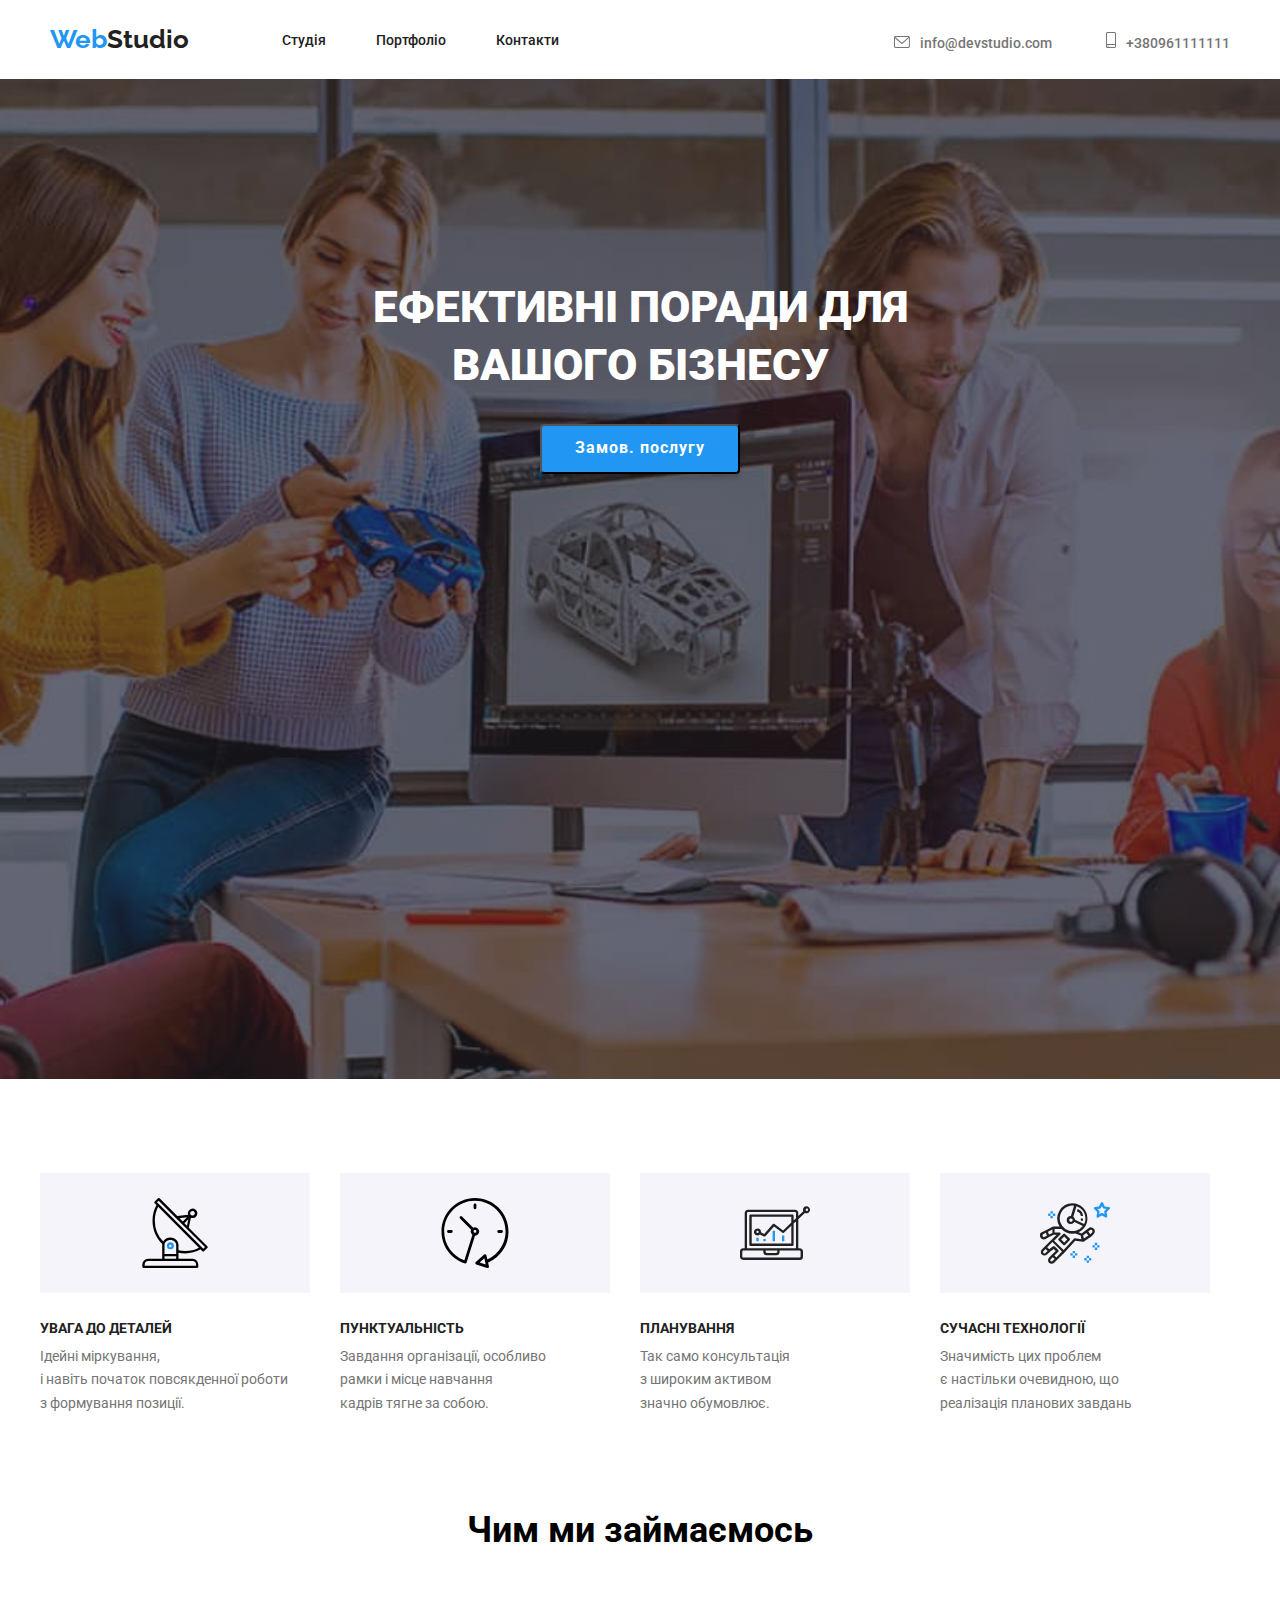
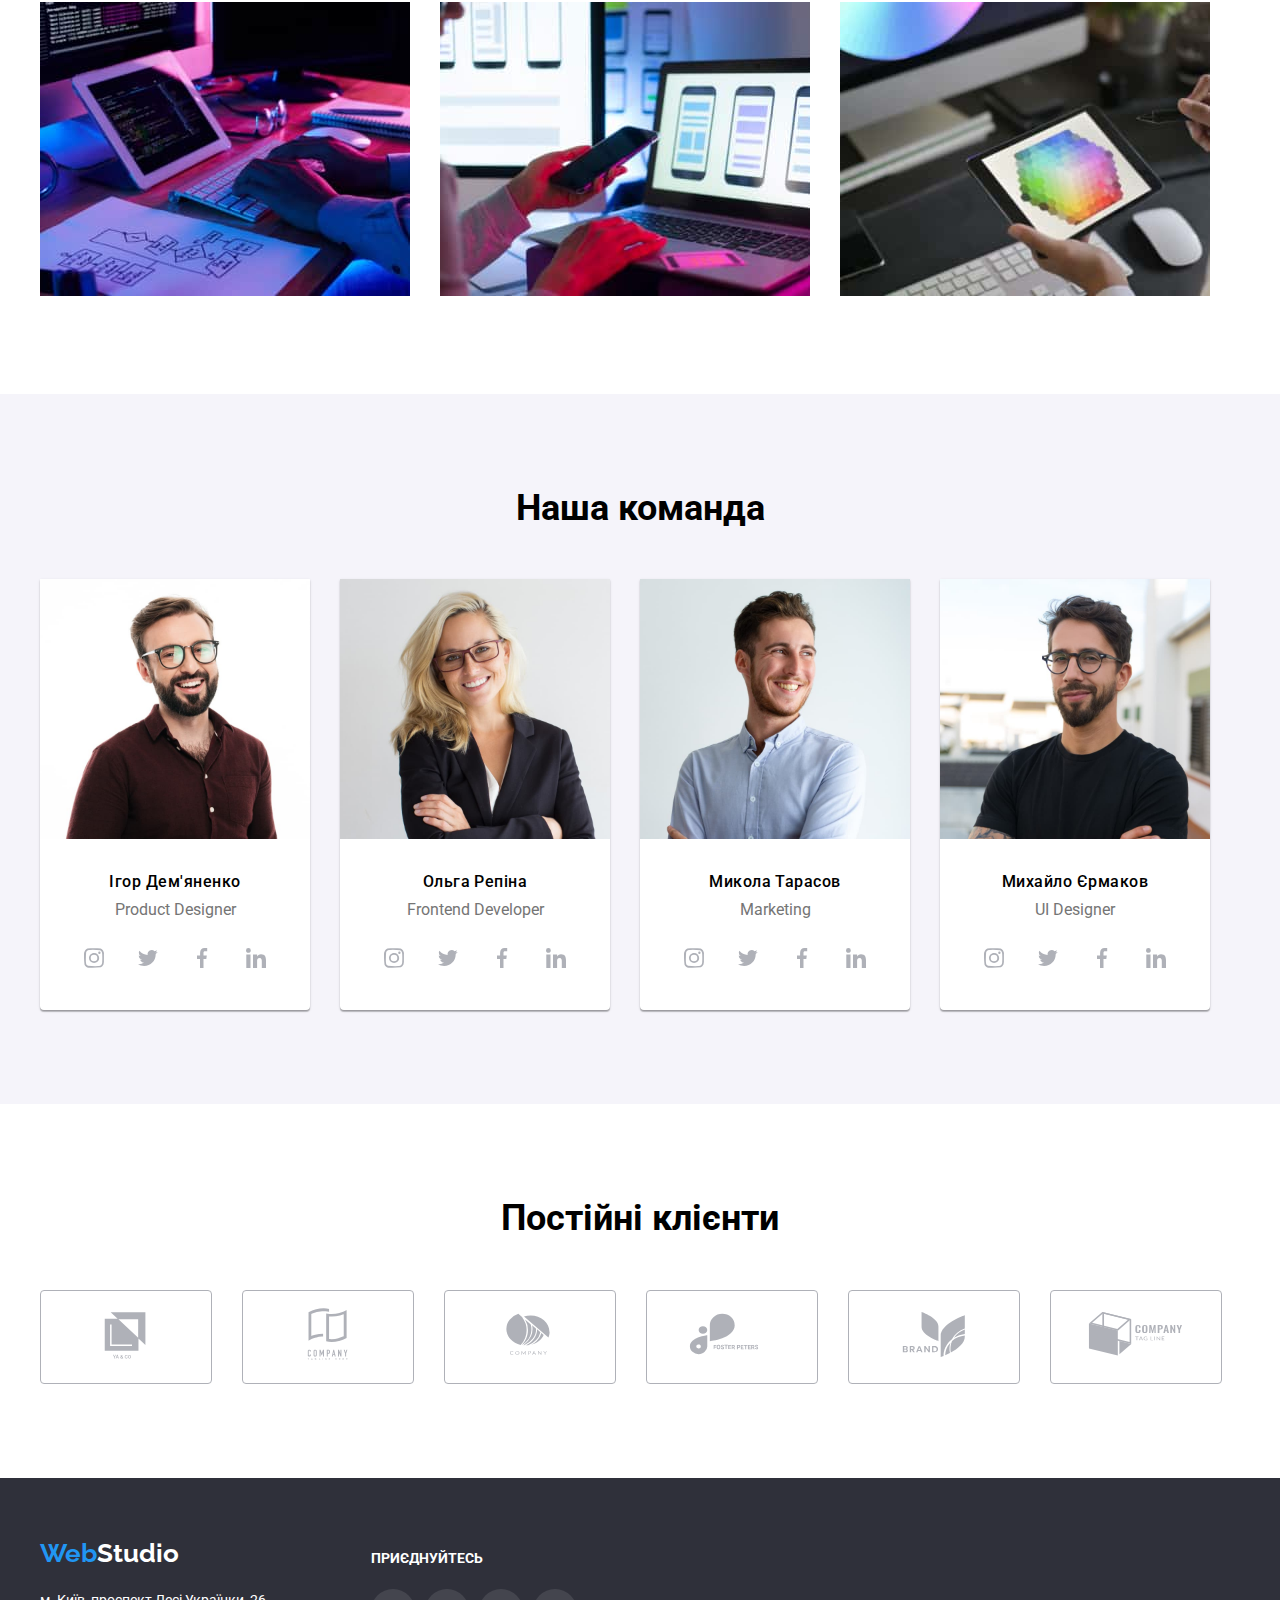
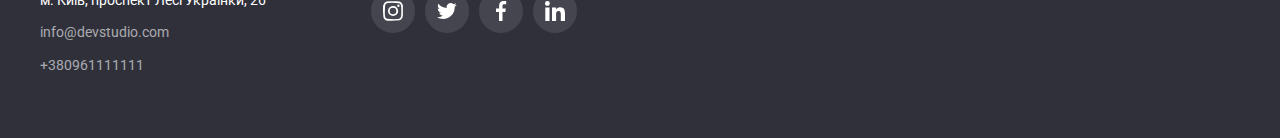
==== index.html @ 0c9c0795 "HW 5" ====
<!DOCTYPE html>
<html lang="uk">
<head>
    <meta charset="UTF-8">
    <meta http-equiv="X-UA-Compatible" content="IE=edge">
    <meta name="viewport" content="width=device-width, initial-scale=1.0">
    <title>Ефективні поради для вашого бізнесу</title>

    <link rel="preconnect" href="https://fonts.googleapis.com">
    <link rel="preconnect" href="https://fonts.gstatic.com" crossorigin>
    <link href="https://fonts.googleapis.com/css2?family=Raleway:wght@700&family=Roboto:wght@400;500;700;900&display=swap" rel="stylesheet">

    <link rel="stylesheet" href="https://cdnjs.cloudflare.com/ajax/libs/modern-normalize/1.1.0/modern-normalize.min.css" integrity="sha512-wpPYUAdjBVSE4KJnH1VR1HeZfpl1ub8YT/NKx4PuQ5NmX2tKuGu6U/JRp5y+Y8XG2tV+wKQpNHVUX03MfMFn9Q==" crossorigin="anonymous" referrerpolicy="no-referrer" />
    <link rel="stylesheet" href="./css/styles.css">

</head>
<body>
    <header >
    <section>
        <div class="hero">
    <nav>
        <a href="/" class="studio"><span class="web">Web</span>Studio</a>
        <ul class="navigation">
            <li>
                <a class="stud" href="./index.html">Студія</a>
            </li>
            <li>
                <a class="port" href="./portfolio.html">Портфоліо</a>
            </li>
            <li>
                <a class="cont" href="url">Контакти</a>
            </li>
        </ul>
    </nav>
        <a href="mailto:info@devstudio.com" class="mail"> 
        <svg class="mail_icon">
            <use href="./images/icons.svg#envelope"></use>
        </svg>info@devstudio.com</a>
        <a href="tel:+380961111111" class="tel">
            <svg class="tel_icon">
                <use href="./images/icons.svg#smartphone-1"></use>
            </svg>+380961111111</a>
    </div>
    </section>
    </header>
    <main>
        <section class="button-use">
            <div class="container">
                <h1 class="title">ЕФЕКТИВНІ ПОРАДИ ДЛЯ<br>ВАШОГО БІЗНЕСУ</h1>
                <button class="button" type="button">Замов. послугу</button>
            </div>
        </section>
            <section class="section">
                <div class="container_second">
                <ul>
                    <li> 
                        <div class="title_size"><svg class="title_icon">
                            <use href="./images/icons.svg#antenna-1"></use> </svg></div>
                        <h3 class="title-first">УВАГА ДО ДЕТАЛЕЙ</h3>
                        <p class="text">Ідейні міркування, <br>і навіть початок повсякденної роботи<br> з формування позиції.</p>
                    </li>
                    <li>                        
                        <div class="title_size"><svg class="title_icon">
                            <use href="./images/icons.svg#clock-1"></use></svg></div>
                        <h3 class="title-first">ПУНКТУАЛЬНІСТЬ</h3>
                        <p class="text">Завдання організації, особливо <br>рамки і місце навчання<br> кадрів тягне за собою.</p>
                    </li>
                    <li>    
                        <div class="title_size"><svg class="title_icon">
                            <use href="./images/icons.svg#diagram-1"></use></svg></div>
                            <h3 class="title-first">ПЛАНУВАННЯ</h3>
                        <p class="text">Так само консультація <br>з широким активом<br> значно обумовлює.</p>
                    </li>
                    <li>    
                        <div class="title_size"><svg class="title_icon">
                            <use href="./images/icons.svg#astronaut-1"></use></svg></div>
                        <h3 class="title-first">СУЧАСНІ ТЕХНОЛОГІЇ</h3>
                        <p class="text">Значимість цих проблем <br>є настільки очевидною, що<br>реалізація планових завдань</p>
                    </li>
                </ul>
            </div>
            </section>
        <section class="section">
            <div class="container_second">
            <h2>Чим ми займаємось</h2>
            <ul class="photo">
                <li class="images">
                    <img src="images/programer-desk-office.jpg" 
                    alt="програміст за робочим столом" 
                    width="370">
                </li>
                <li class="images">
                    <img src="images/web-ui-designers-smartphone.jpg" 
                    alt="веб-дизайнери розробляють додаток смартфону" 
                    width="370">
                </li>
                <li class="images">
                    <img src="images/web-design-colour.jpg" 
                    alt="веб-дизайней вибирає колір планшету" 
                    width="370">
                </li>
                </ul>
            </section>
        </div>
        <section class="section">
            <div class="container_second">
            <h2>Наша команда</h2>
            <ul class="name">
                <li>
                    <img src="images/smiling-man.jpg" 
                    alt="щиро усміхнений чоловік в круглих окулярах з бородою" 
                    width="270">
                <div class="about_">
                    <h3 class="title-second_stud">Ігор Дем'яненко</h3>
                    <p class="profession">Product Designer</p>
                </div>
                <div class="social_links">
                <a href="#" alt="instagram" class="ellipse"><svg class="social-insta">
                    <use href="./images/icons.svg#instagram-2"></use></svg>
                </a>
                <a href="#" alt="twitter" class="ellipse"><svg class="social-twitter">
                    <use href="./images/icons.svg#twitter"></use></svg>
                </a>
                <a href="#" alt="facebook" class="ellipse"><svg class="social-facebook">
                    <use href="./images/icons.svg#facebook-1"></use></svg>
                </a>
                <a href="#" alt="linkedin" class="ellipse"><svg class="social-linkedin">
                    <use href="./images/icons.svg#linkedin-1"></use></svg>
                </a>
                </div>
                </li>
                <li>
                    <img src="images/beautiful_girl.jpg"
                    alt="усміхнена блондинка в окулярах" 
                    width="270">
                <div class="about_">
                    <h3 class="title-second_stud">Ольга Репіна</h3>
                    <p class="profession">Frontend Developer</p>
                </div>
                <div class="social_links">
                    <a href="#" alt="instagram" class="ellipse"><svg class="social-insta">
                        <use href="./images/icons.svg#instagram-2"></use></svg>
                    </a>
                    <a href="#" alt="twitter" class="ellipse"><svg class="social-twitter">
                        <use href="./images/icons.svg#twitter"></use></svg>
                    </a>
                    <a href="#" alt="facebook" class="ellipse"><svg class="social-facebook">
                        <use href="./images/icons.svg#facebook-1"></use></svg>
                    </a>
                    <a href="#" alt="linkedin" class="ellipse"><svg class="social-linkedin">
                        <use href="./images/icons.svg#linkedin-1"></use></svg>
                    </a>
                    </div>
                </li>
                <li>
                    <img src="images/smiling-man_.jpg" 
                    alt="чоловік з щетиною усміхається в праву сторону від нас" 
                    width="270">
                <div class="about_">
                    <h3 class="title-second_stud">Микола Тарасов</h3>
                    <p class="profession">Marketing</p>
                </div>
                <div class="social_links">
                    <a href="#" alt="instagram" class="ellipse"><svg class="social-insta">
                        <use href="./images/icons.svg#instagram-2"></use></svg>
                    </a>
                    <a href="#" alt="twitter" class="ellipse"><svg class="social-twitter">
                        <use href="./images/icons.svg#twitter"></use></svg>
                    </a>
                    <a href="#" alt="facebook" class="ellipse"><svg class="social-facebook">
                        <use href="./images/icons.svg#facebook-1"></use></svg>
                    </a>
                    <a href="#" alt="linkedin" class="ellipse"><svg class="social-linkedin">
                        <use href="./images/icons.svg#linkedin-1"></use></svg>
                    </a>
                    </div>
                </li>
                <li>
                    <img src="images//modest_man.jpg" 
                    alt="скромна посмішка бородатого чоловіка в окулярах" 
                    width="270">
                <div class="about_">
                    <h3 class="title-second_stud">Михайло Єрмаков</h3>
                    <p class="profession">UI Designer</p>
                </div>
                <div class="social_links">
                    <a href="#" alt="instagram" class="ellipse"><svg class="social-insta">
                        <use href="./images/icons.svg#instagram-2"></use></svg>
                    </a>
                    <a href="#" alt="twitter" class="ellipse"><svg class="social-twitter">
                        <use href="./images/icons.svg#twitter"></use></svg>
                    </a>
                    <a href="#" alt="facebook" class="ellipse"><svg class="social-facebook">
                        <use href="./images/icons.svg#facebook-1"></use></svg>
                    </a>
                    <a href="#" alt="linkedin" class="ellipse"><svg class="social-linkedin">
                        <use href="./images/icons.svg#linkedin-1"></use></svg>
                    </a>
                    </div>
                </li>
            </ul>
            </div>
        </section>
        <section class="section">
            <div class="container_second">
                <h2>Постійні клієнти</h2>
                <ul class="client_">
                    <li>
                        <a href="#" alt="ya_go" class="client">
                            <div>
                            <svg class="client_icon"><use href="./images/icons.svg#ya_go"></use></svg>
                        </div>
                        </a>
                    </li>
                    <li>
                        <a href="#" alt="tagline" class="client">
                        <div>
                            <svg class="client_icon"><use href="./images/icons.svg#tagline"></use></svg>
                        </div>                            
                        </a>
                    </li>
                    <li>
                        <a href="#" alt="company" class="client">
                        <div>
                            <svg class="client_icon"><use href="./images/icons.svg#company"></use></svg>
                        </div>                           
                        </a>
                        </li>
                    <li>
                        <a href="#" alt="foster" class="client">
                        <div>
                            <svg class="client_icon"><use href="./images/icons.svg#foster"></use></svg> 
                        </div>                           
                        </a>
                    </li>
                    <li>
                        <a href="#" alt="brand" class="client">
                        <div>
                            <svg class="client_icon"><use href="./images/icons.svg#brand"></use></svg> 
                        </div>                           
                        </a>
                    </li>
                    <li>
                        <a href="#" alt="tag_line" class="client">
                        <div>
                            <svg class="client_icon"><use href="./images/icons.svg#tag_line"></use></svg>
                        </div>                           
                        </a>
                    </li>
                </ul>
    </main>
    <footer class="footer">
        <div class="container_second">
            <ul>
                <li>
        <a href="url" class="studioo"><span class="web">Web</span>Studio</a>
            <address>
               <p class="adres">м. Київ, проспект Лесі Українки, 26</p>
            <div class="address">
                <a href="mailto:info@devstudio.com" class="maill">info@devstudio.com</a>
            </div>
                <a href="tel:+380961111111" class="tell">+380961111111</a>
            </address>
                </li>
                <li class="links_all">
                <h3 class="title-footer">ПРИЄДНУЙТЕСЬ</h3>
                <div class="links-footer">
                <a href="#" alt="instagram" class="ellipse-footer"><svg class="social-insta-footer">
                    <use href="./images/icons.svg#instagram-2"></use></svg>
                </a>
                <a href="#" alt="twitter" class="ellipse-footer"><svg class="social-twitter-footer">
                    <use href="./images/icons.svg#twitter"></use></svg>
                </a>
                <a href="#" alt="facebook" class="ellipse-footer"><svg class="social-facebook-footer">
                    <use href="./images/icons.svg#facebook-1"></use></svg>
                </a>
                <a href="#" alt="linkedin" class="ellipse-footer"><svg class="social-linkedin-footer">
                    <use href="./images/icons.svg#linkedin-1"></use></svg>
                </a>
            </div>
        </li>
        </div>
    </footer>
    </body>
</html>
---- css/styles.css ----
body {
  font-family: 'Roboto', sans-serif;
  font-family: 'Raleway' sans-serif;
  margin: 0 auto;
  }
ul {
    padding-inline-start: 0;
    margin-inline-start: 0;
    margin-block-start: 0;
    margin-block-end: 0;
    list-style-type: none;
  }
  li {
    list-style-type: none;
  }
  h1, h2, h3 {
    margin-block-start: 0;
    margin-block-end: 0;
  }
  p {
    margin-block-start: 0;
    margin-block-end: 0;
  }
  /* Header */
  .hero {
    width: 1200px;
    text-align: center;
    margin: 0 auto;
    padding-left: 10px;
    padding-right: 10px;
  }
  .hero_ {
    text-align: center;
    margin: 0 auto;
    padding-left: 10px;
    padding-right: 10px;
  }
  .hero-sec {
    border-bottom: 1px solid #ECECEC;
  }
  .stud {
    width: 49px;
    padding-top: 32px;
    padding-bottom: 32px;
    text-decoration: none;
    font-family: 'Roboto', sans-serif;
    font-weight: 500;
    color: #212121;
    font-size: 14px;
    line-height: 1.17;
    word-spacing: 50px;
    margin-right: 50px;
  }
  .port {
    width: 77px;
    padding-top: 32px;
    padding-bottom: 32px;
    text-decoration: none;
    font-family: 'Roboto', sans-serif;
    font-weight: 500;
    color: #212121;
    font-size: 14px;
    line-height: 1.17;
    word-spacing: 50px;
    margin-right: 50px;
  }
  .cont {
    width: 68px;
    padding-top: 32px;
    padding-bottom: 32px;
    text-decoration: none;
    font-family: 'Roboto', sans-serif;
    font-weight: 500;
    color: #212121;
    font-size: 14px;
    line-height: 1.17;
    word-spacing: 50px;
    margin-right: 0;
  }
  .hero nav {
    display: inline-flex;
  }
  .hero_ nav {
    display: inline-flex;
  }
  .studio {
  font-family: 'Raleway', sans-serif;
  font-weight: 700;
  color: #212121;
  font-size: 26px;
  line-height: 1.17;
  text-decoration: none;
  padding: 24px 0 25px;
 }
.web {
  font-family: 'Raleway', sans-serif;
  font-weight: 700;
  color: #2196F3;
  font-size: 26px;
  line-height: 1.17;
  text-decoration: none;
}
.navigation {
  display: inline-flex;
  flex-wrap: wrap;
  align-content: center;
  margin-left: 93px;
}
.navigation .cont {
  margin-right: 0;
}
.navigation > li >a:hover {
  color:#2196F3
}
.navigation > li >a:focus {
  color:#2196F3
}
.mail {
  font-family: 'Roboto', sans-serif;
  font-weight: 500;
  width: 135px;
  color: #757575;
  font-size: 14px;
  line-height: 1.17;
  text-decoration: none;
  margin-left: 331px;
  margin-right: 50px;
}
.mail:hover {
  color: #2196F3;
}
.mail:focus {
  color: #2196F3;
}
.mail:hover .mail_icon {
  fill: #2196F3;
}
.mail:focus .mail_icon {
  fill: #2196F3;
}
.tel {
  font-family: 'Roboto', sans-serif;
  font-weight: 500;
  color: #757575;
  font-size: 14px;
  line-height: 1.17;
  text-decoration: none;
}
.tel:hover {
  color: #2196F3;
}
.tel:hover .tel_icon {
  fill: #2196F3;
}
.tel:focus {
  color: #2196F3;
}
.tel:focus .tel_icon {
  fill: #2196F3;
}
/* Main */
.container {
  background-image:linear-gradient( to right, rgba(47, 48, 58, 0.4), rgba(47, 48, 58, 0.4) ), url('../images/backgraund-image.jpg');
  background-size: cover;
  height: 600px;
  background-repeat: no-repeat;
  background-position: center;
  text-align: center;
  margin: 0 auto;
  padding-top: 200px;
  padding-bottom: 200px;
}
.title {
    font-family: 'Roboto', sans-serif;
    font-weight: 900;
    color: #FFFFFF;
    font-size: 44px;
    line-height: 1.3;
    text-align: center;
  }
  .button {
    display: block;
    cursor: pointer;
    font-family: 'Roboto', sans-serif;
    font-weight: 700;
    width: 200px;
    height: 50px;
    background: #2196F3;
    color: #ffffff;
    font-size: 16px;
    line-height: 1.8;
    letter-spacing: 0.06em;
    border-radius: 4px;
    margin: 30px auto 0;
    text-align: center;
    box-shadow: 0px 4px 4px rgba(0, 0, 0, 0.15);
  }
  .container-portf {
    width: 1200px;
    padding-left: 15px;
    padding-right: 15px;
    margin: 0 auto;
  }
  .container-portf li {
    display: flex;
    flex-wrap: wrap;
    cursor: pointer;
    font-family: 'Roboto', sans-serif;
    font-weight: 500;
    color: #212121;
    font-size: 16px;
    line-height: 1.62;
    letter-spacing: 0.03em;
    border-radius: 4px;
    float: left;
    margin-right: 8px;
  }
  .container-portf button {
    background: #F5F4FA;
  }
  .button_chapters-f {
    font-family: 'Roboto';
    font-weight: 500;
    font-size: 16px;
    line-height: 1.6;
    letter-spacing: 0.03em;
    width: 73px;
    border-radius: 4px;
    padding: 6px 22px;
    margin-left: 294px
    

  }
  .button_chapters-s {
    font-family: 'Roboto';
    font-weight: 500;
    font-size: 16px;
    line-height: 1.6;
    letter-spacing: 0.03em;
    width: 128px;
    border-radius: 4px;
    padding: 6px 22px;
  }
  .button_chapters-t {
    font-family: 'Roboto';
    font-weight: 500;
    font-size: 16px;
    line-height: 1.6;
    letter-spacing: 0.03em;
    width: 145px;
    border-radius: 4px;
    padding: 6px 22px;
  }
  .button_chapters-fo {
    font-family: 'Roboto';
    font-weight: 500;
    font-size: 16px;
    line-height: 1.6;
    letter-spacing: 0.03em;
    width: 103px;
    border-radius: 4px;
    padding: 6px 22px;
  }
  .button_chapters-ff {
    font-family: 'Roboto';
    font-weight: 500;
    font-size: 16px;
    line-height: 1.6;
    letter-spacing: 0.03em;
    width: 130px;
    border-radius: 4px;
    padding: 6px 22px;
  }
  .container-portf button:hover {
    background: #2196F3;
    color: #ffffff;
    box-shadow: 0px 3px 1px rgba(0, 0, 0, 0.1), 0px 1px 2px rgba(0, 0, 0, 0.08), 0px 2px 2px rgba(0, 0, 0, 0.12);
  }
  .section {
    padding-top: 94px;
  }
  .container_second {
    display: flex;
    flex-wrap: wrap;
    flex-direction: column;
    width: 1200px;
    margin: 0 auto;
    padding-left: 15px;
    padding-right: 15px;
  }
  .photo {
    margin-top: 50px;
  }
  .container_second li {
    display: inline-block;
    float: left;
    margin-right: 30px;
  }
  .container_second li:last-child {
    margin-right: 0;
  }
  .title-second {
    font-family: 'Roboto';
    font-style: normal;
    font-weight: 700;
    font-size: 18px;
    line-height: 2.0;
    letter-spacing: 0.06em;
  }
  .title-second_stud {
    font-family: 'Roboto';
    font-style: normal;
    font-weight: 500;
    font-size: 16px;
    line-height: 1.1;
    letter-spacing: 0.03em;
  }
  .title-first {
    font-family: 'Roboto';
    font-style: normal;
    color: #212121;
    font-weight: 700;
    font-size: 14px;
    line-height: 0.8;
  }
  .text {
    width: 270px;
    font-family: 'Roboto', sans-serif;
    font-weight: 400;
    color: #757575;
    font-size: 14px;
    line-height: 1.7;
    margin-top: 10px;
  }
  .about_work > {
    display: block;
    width: 1600;
  }
  .about_work h2 {
    display: block;
    font-family: 'Roboto', sans-serif;
    font-weight: 700;
    color: #212121;
    font-size: 36px;
    line-height: 1.16;
    margin-top: 289px;
    margin-left: 612px;
  }
  .container_second h2 {
    font-family: 'Roboto';
    font-style: normal;
    font-weight: 700;
    font-size: 36px;
    line-height: 1.16;
    width: 376px;
  }
  .images {
    margin-right: 30px;
  }
  .images:last-child {
    margin-right: 0;
  }
.section {
    display:block;
    align-content: center;
    margin: 0 auto;
    padding: 94px 0;
  }
.section:nth-child(4) {
    background-color: #F5F4FA;
    padding-top: 94px;
  }
.button-use {
  padding-top: 0;
  padding-bottom: 0;
}
.section:nth-child(3) {
  padding-top: 0;
  padding-bottom: 94px;
}
.section > .container_second {
    text-align: left;
  }
  .section_t {
    align-items: center;
    padding: 94px 0;
    padding-bottom: 94px;
    padding-left: 15px;
    padding-right: 15px;
  }
  .container_second h2 {
    font-family: 'Roboto';
    font-style: normal;
    font-weight: 700;
    font-size: 36px;
    line-height: 1.16;
    margin: auto;
    text-align: center;
  }
  .name {
    margin-top: 50px;
  }
  .name li {
    background: #FFFFFF;
    float: left;
    width: 270;
    margin-right: 30px;
    text-align: center;
    border-radius: 0px 0px 4px 4px;
    box-shadow: 0px 1px 3px rgba(0, 0, 0, 0.12), 0px 1px 1px rgba(0, 0, 0, 0.14), 0px 2px 1px rgba(0, 0, 0, 0.2);
  }
  .name li:last-child {
    margin-right: 0;
  }
  .name >li >h3 {
    font-family: 'Roboto', sans-serif;
    font-weight: 500;
    color: #212121;
    font-size: 16px;
    line-height: 1.12;
    margin-top: 30px;
  }
  .name_port {
    display: inline-flex;
    flex-wrap: wrap;
    margin-top: 50px;
    width: 1200px;
    align-items: flex-start;
    text-align: center;
  }
  .name_port li {
    display: inline;
    width: 370px;
    flex-wrap: wrap;
    background: #FFFFFF;
    margin-top: 30px;
    margin-right: 30px;
    text-align: left;
    border: 1px solid #EEEEEE;
    box-sizing: border-box;
  }
  .name_port li:hover {
    box-shadow: 0px 1px 1px rgba(0, 0, 0, 0.12), 0px 4px 4px rgba(0, 0, 0, 0.06), 1px 4px 6px rgba(0, 0, 0, 0.16);
  }
  .name_port li:nth-child(-n +3) {
    margin-top: 0;
  }
  .name_port li:last-child {
    margin-right: 0;
  }
  .name_port >li >h3 {
    font-family: 'Roboto', sans-serif;
    font-weight: 700;
    color: #212121;
    font-size: 16px;
    line-height: 2;
  }
  .about {
    padding: 20px 24px;
    box-align: left;
  }
  .about_ {
    padding-top: 30px;
  }
  .profession {
    font-family: 'Roboto', sans-serif;
    font-weight: 400;
    color: #757575;
    font-size: 16px;
    line-height: 1.18;
    margin-top: 10px;
  }
  .profession_p {
    font-family: 'Roboto', sans-serif;
    font-weight: 400;
    margin-top: 4px;
    color: #757575;
    font-size: 16px;
    line-height: 1.8;
  }
  .type {
    font-family: 'Roboto', sans-serif;
    font-weight: 400;
    color: #757575;
    font-size: 16px;
    line-height: 1.8;
  }

  .footer {
    background: #2F303A;
    margin: 0 auto;
    padding: 60px 0;
    padding-left: 15px;
    padding-right: 15px;
  }
  .address {
    display: block;
    margin-bottom: 9px;

  }
  address {
    width: 231px;
  }
  .studioo {
    width: 145px;
    height: 31px;
    font-family: 'Raleway', sans-serif;
    font-weight: 700;
    color: #FFFFFF;
    font-size: 26px;
    line-height: 1.15;
    text-decoration: none;
  }
  .adres {
    font-family: 'Roboto', sans-serif;
    font-weight: 400;
    width: 231px;
    color: #FFFFFF;
    font-size: 14px;
    line-height: 1.7;
    text-decoration: none;
    font-style: normal;
    margin-top: 20px;
    margin-bottom: 9px;
    flex-direction: column;
  }
  .maill {
    font-family: 'Roboto', sans-serif;
    font-weight: 400;
    width: 231px;
    color: rgba(255, 255, 255, 0.6);
    font-size: 14px;
    line-height: 1.7;
    text-decoration: none;
    font-style: normal;
    margin-bottom: 9px;
  }
  .tell {
    font-family: 'Roboto', sans-serif;
    width: 231px;
    font-weight: 400;
    color: rgba(255, 255, 255, 0.6);
    font-size: 14px;
    line-height: 1.7;
    text-decoration: none;
    font-style: normal;
    margin-top: 9px;
  }
  .mail_icon {
    width: 16px;
    height: 12px;
    margin-right: 10px;
    fill: #757575;
  }
  .mail_icon:hover {
    fill: #2196F3;
  }
  .tel_icon {
    width: 10px;
    height: 16px;
    margin-right: 10px;
    fill: #757575;
  }
  .tel_icon:hover {
    fill: #2196F3;
  }
.title_icon {
  background-size: contain;
  width: 70px;
  height: 70px;
}
.title_size {
  display: flex;
  flex-wrap: wrap;
  flex-direction: row;
  align-content: center;
  justify-content: center;
  background-color: #F5F4FA;
  height: 120px;
  margin-bottom: 30px;
}
.social_links {
  display: flex;
  justify-content: center;
  align-items: center;
  width: 206px;
  height: 44px;
  margin: 16px 32px 30px;
}
.ellipse {
  text-align: center;
  width: 44px;
  height: 44px;
  border-radius: 50px/50px;
  margin-right: 10px;
}
.ellipse:last-child {
  margin-right: 0;
}
.social-insta {
  fill:#AFB1B8;
  width: 20px;
  height: 20px;
  margin: 12px auto;
}
.social-insta:hover {
  fill:#FFFFFF;
}
.social-insta:focus {
  fill:#FFFFFF;
}
.ellipse:hover {
  background-color: #2196F3;
}
.ellipse:focus {
  background-color: #2196F3;
}
.ellipse:hover .social-twitter {
  background-color: #2196F3;
  fill:#FFFFFF;
}
.ellipse:hover .social-facebook {
  background-color: #2196F3;
  fill:#FFFFFF;
}.ellipse:hover .social-linkedin {
  background-color: #2196F3;
  fill:#FFFFFF;
}.ellipse:hover .social-insta {
  background-color: #2196F3;
  fill:#FFFFFF;
}
.ellipse:focus .social-twitter {
  background-color: #2196F3;
  fill:#FFFFFF;
}
.ellipse:focus .social-facebook {
  background-color: #2196F3;
  fill:#FFFFFF;
}.ellipse:focus .social-linkedin {
  background-color: #2196F3;
  fill:#FFFFFF;
}.ellipse:focus .social-insta {
  background-color: #2196F3;
  fill:#FFFFFF;
}
.social-twitter {
  fill:#AFB1B8;
  width: 20px;
  height: 20px;
  margin: 12px auto;
}
.social-twitter:hover {
  fill:#FFFFFF;
}
.social-facebook {
  fill:#AFB1B8;
  width: 20px;
  height: 20px;
  margin: 12px auto;
}
.social-facebook:hover {
  fill:#FFFFFF;
}
.social-linkedin {
  fill:#AFB1B8;
  width: 20px;
  height: 20px;
  margin: 12px auto;
}
.social-linkedin:hover {
  fill:#FFFFFF;
}
.client_ {
  margin-top: 50px;
}
.client {
  display: flex;
  justify-content: center;
  align-content: center;
  flex-wrap: wrap;
  width: 170px;
  height: 92px;
  border: 1px solid #AFB1B8;
  border-radius: 4px;
}
.client:hover {
  border-color: #2196F3;
}
.client:focus {
  border-color: #2196F3;
}
.client:hover .client_icon {
  fill:#2196F3;
}
.client:focus .client_icon {
  fill:#2196F3;
}
.client_icon {
  width: 106px;
  height: 60px;
  fill:#AFB1B8;
}
.client_icon:hover {
  fill:#2196F3;
}
.client_icon:focus {
  fill:#2196F3;
}
.title-footer {
  color: #FFFFFF;
  width: 145px;
  height: 16px;
  font-family: 'Roboto';
  font-style: normal;
  font-weight: 700;
  font-size: 14px;
  line-height: 0.8;
}
.social_links-footer {
  display: block;
  width: 206px;
  justify-content: left;
  margin-top: 72px;
}
.links-footer {
  display: flex;
  justify-content: center;
  align-items: center;
  margin-top: 20px;
}
.ellipse-footer {
  text-align: center;
  background: linear-gradient(to right, rgba(255, 255, 255, 0.1), rgba(255, 255, 255, 0.1));
  width: 44px;
  height: 44px;
  border-radius: 50px/50px;
  margin-right: 10px;
}
.ellipse-footer:hover {
  background-color: #2196F3;
}
.ellipse-footer:focus {
  background-color: #2196F3;
}
.social-insta-footer {
  fill:#ffffff;
  width: 20px;
  height: 20px;
  margin: 12px auto;
}
.social-twitter-footer {
  fill:#ffffff;
  width: 20px;
  height: 20px;
  margin: 12px auto;
}
.social-facebook-footer {
  fill:#ffffff;
  width: 20px;
  height: 20px;
  margin: 12px auto;
}
.social-linkedin-footer {
  fill:#ffffff;
  width: 20px;
  height: 20px;
  margin: 12px auto;
}
.links_all {
  margin-left: 70px;
  margin-top: 15px;
}
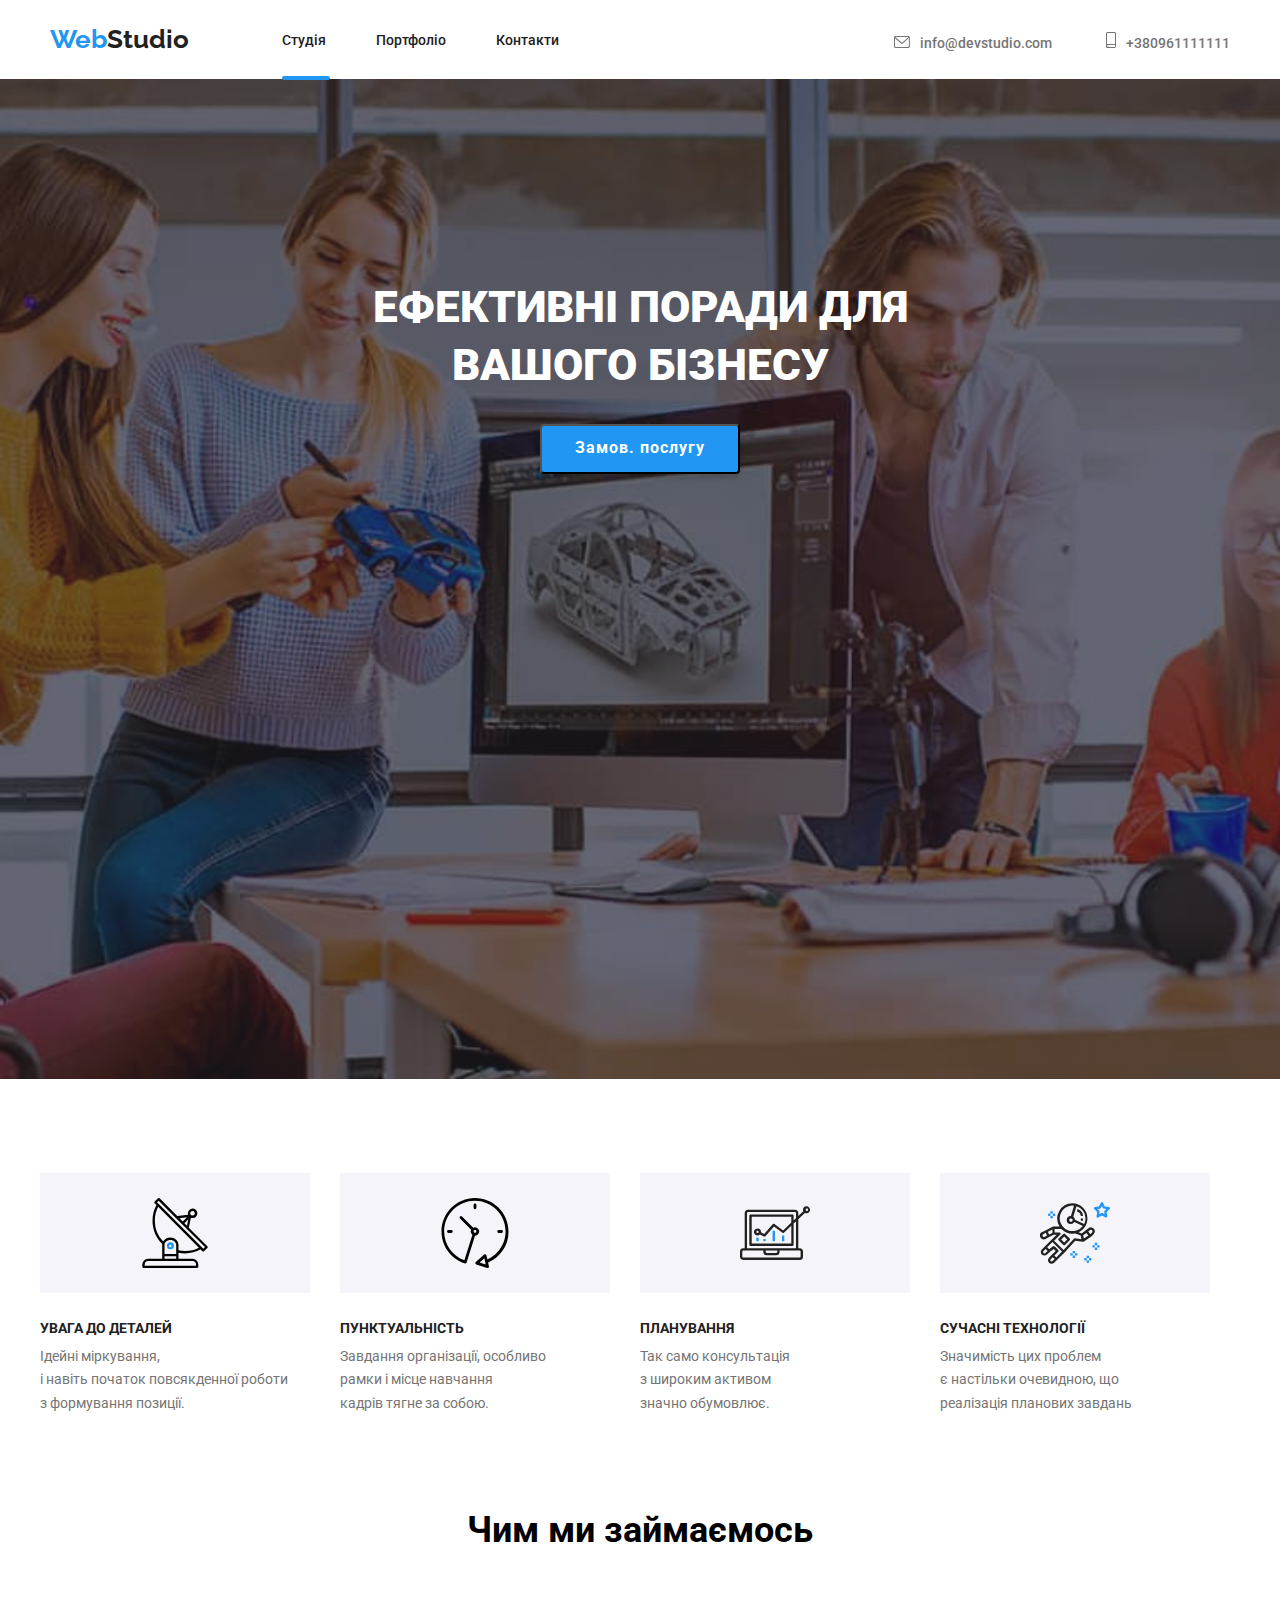
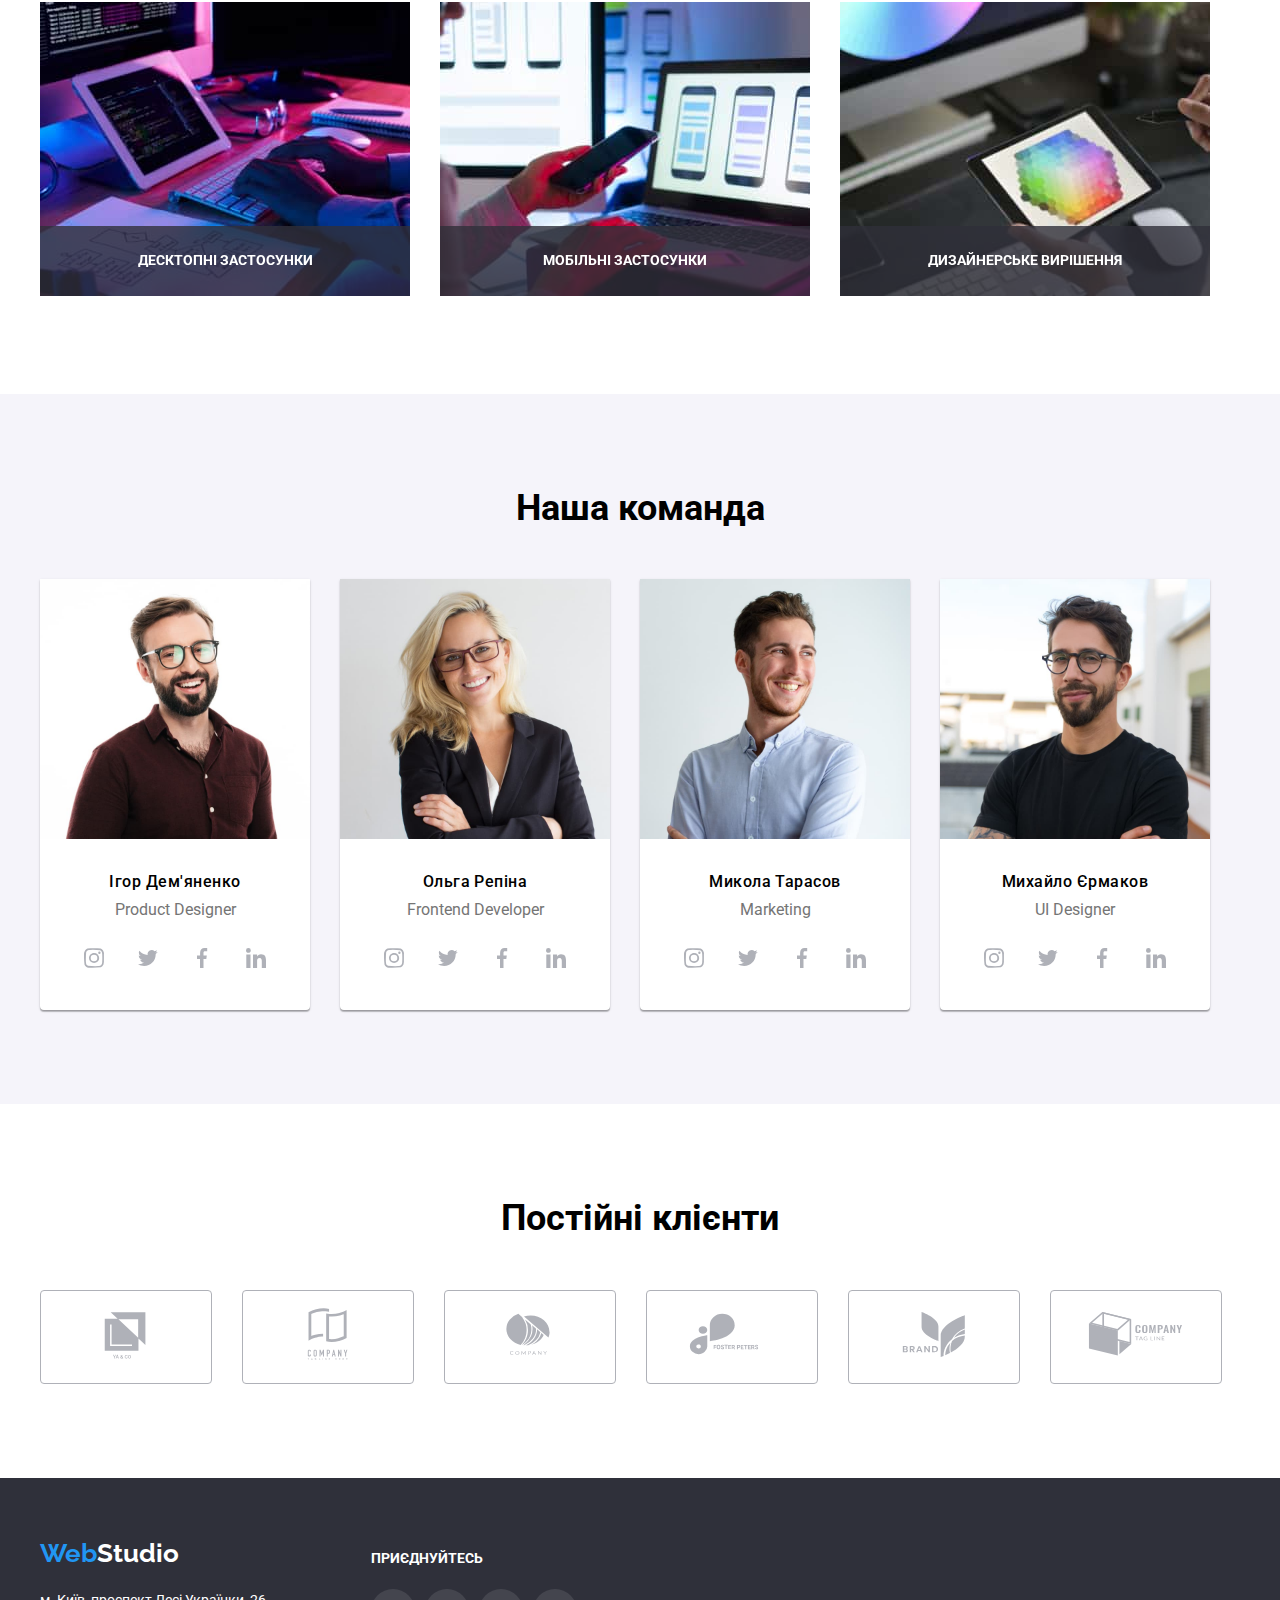
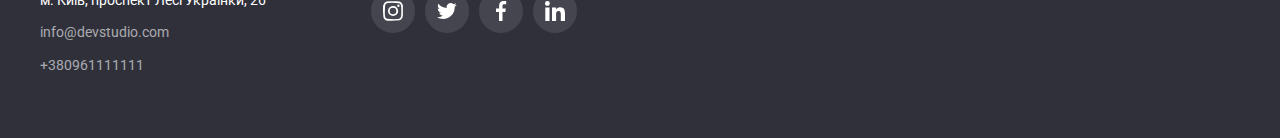
==== commit b4fe854b: "HW 5" ====
--- a/index.html
+++ b/index.html
@@ -47,7 +47,14 @@
         <section class="button-use">
             <div class="container">
                 <h1 class="title">ЕФЕКТИВНІ ПОРАДИ ДЛЯ<br>ВАШОГО БІЗНЕСУ</h1>
-                <button class="button" type="button">Замов. послугу</button>
+                <button data-modal-open class="button" type="button">Замов. послугу</button>
+                <div class="backdrop is-hidden" data-modal>
+                    <div class="modal">
+                    <button data-modal-close class="ellise-cross">                    
+                        <svg class="cross">
+                        <use href="./images/icons.svg#icon-Vector"></use></svg></button>
+                    </div>
+            </div>
             </div>
         </section>
             <section class="section">
@@ -88,16 +95,25 @@
                     <img src="images/programer-desk-office.jpg" 
                     alt="програміст за робочим столом" 
                     width="370">
+                    <div class="images-before">
+                        <h3 class="title-images">ДЕСКТОПНІ ЗАСТОСУНКИ</h3>
+                    </div>
                 </li>
                 <li class="images">
                     <img src="images/web-ui-designers-smartphone.jpg" 
                     alt="веб-дизайнери розробляють додаток смартфону" 
                     width="370">
+                    <div class="images-before">
+                        <h3 class="title-images">МОБІЛЬНІ ЗАСТОСУНКИ</h3>
+                    </div>
                 </li>
                 <li class="images">
                     <img src="images/web-design-colour.jpg" 
                     alt="веб-дизайней вибирає колір планшету" 
                     width="370">
+                    <div class="images-before">
+                        <h3 class="title-images">ДИЗАЙНЕРСЬКЕ ВИРІШЕННЯ</h3>
+                    </div>
                 </li>
                 </ul>
             </section>
@@ -281,5 +297,6 @@
         </li>
         </div>
     </footer>
+    <script src="./js/modal.js"></script>
     </body>
 </html>--- a/css/styles.css
+++ b/css/styles.css
@@ -51,6 +51,11 @@
     line-height: 1.17;
     word-spacing: 50px;
     margin-right: 50px;
+  }
+  .stud::after {
+    color:#2196F3
+    border-bottom: #2196F3;
+    border-radius: 2px;
   }
   .port {
     width: 77px;
@@ -102,6 +107,7 @@
   text-decoration: none;
 }
 .navigation {
+  position: relative;
   display: inline-flex;
   flex-wrap: wrap;
   align-content: center;
@@ -111,10 +117,48 @@
   margin-right: 0;
 }
 .navigation > li >a:hover {
-  color:#2196F3
+  color:#2196F3;
 }
 .navigation > li >a:focus {
-  color:#2196F3
+  color:#2196F3;
+}
+.stud::after {
+  display: block;
+  background-color:#2196F3;
+  position: absolute;
+  height: 4px;
+  width: 48px;
+  top: 76px;
+  border-radius: 2px;
+  content: '';
+  transition-property: opacity;
+  transition:cubic-bezier(0.4, 0, 0.2, 1);
+  opacity: 0;
+  }
+.stud::after {
+  opacity: 1;
+}
+.port::after {
+  display: block;
+  background-color:#2196F3;
+  position: absolute;
+  height: 4px;
+  width: 77px;
+  top: 76px;
+  border-radius: 2px;
+  content: '';
+  opacity: 0;
+}
+.cont::after {
+  display: block;
+  background-color:#2196F3;
+  position: absolute;
+  height: 4px;
+  width: 68px;
+  top: 76px;
+  border-radius: 2px;
+  content: '';
+  opacity: 0;
 }
 .mail {
   font-family: 'Roboto', sans-serif;
@@ -356,10 +400,32 @@
     width: 376px;
   }
   .images {
+    position: relative;
     margin-right: 30px;
   }
   .images:last-child {
     margin-right: 0;
+  }
+  .images-before {
+    display: flex;
+    flex-wrap: wrap;
+    align-content: center;
+    justify-content: center;
+    position: absolute;
+    top:224px;
+    right: 0;
+    height: 70px;
+    width: 370px;
+    background: rgba(47, 48, 58, 0.8);
+  }
+  .title-images {
+    font-family: 'Roboto';
+    font-style: normal;
+    color: #FFFFFF;
+    font-weight: 700;
+    font-size: 14px;
+    line-height: 0.8;
+    text-align: center;
   }
 .section {
     display:block;
@@ -430,7 +496,6 @@
     text-align: center;
   }
   .name_port li {
-    display: inline;
     width: 370px;
     flex-wrap: wrap;
     background: #FFFFFF;
@@ -448,6 +513,46 @@
   }
   .name_port li:last-child {
     margin-right: 0;
+  }
+  .images_port {
+    position: relative;
+  }
+  .images_port_after {
+    position: absolute;
+    background: rgba(33, 150, 243, 0.9);
+    display: flex;
+    width: 370px;
+    height: 294px;
+    flex-wrap: wrap;
+    align-content: center;
+    justify-content: center;
+    opacity:0;
+  }
+  .images_port_after:hover {
+    opacity: 1;
+    transform: translateY(-50%);
+  }
+  .images_port:hover .images_port_after {
+    opacity: 1;
+    transition: transform .3s cubic-bezier(.2,0,.2,1);
+  }
+  .images_port:hover .text_port {
+    opacity: 1;
+    transition: transform .3s cubic-bezier(.2,0,.2,1);
+  }
+  .text_port {
+    font-family: 'Roboto';
+    font-style: normal;
+    font-weight: 400;
+    font-size: 18px;
+    line-height: 1.5;
+    letter-spacing: 0.03em;
+    color: #FFFFFF;
+    margin: 63px 24px;
+    opacity: 0;
+  }
+  .text_port:hover {
+    opacity: 1;
   }
   .name_port >li >h3 {
     font-family: 'Roboto', sans-serif;
@@ -770,4 +875,43 @@
 .links_all {
   margin-left: 70px;
   margin-top: 15px;
-}+}
+.backdrop {
+  position: fixed;
+  width: 1600px;
+  height: 1024px;
+  left: 50%;
+  top: 50%;
+  transform: translate(-50%, -50%);
+  background: rgba(0, 0, 0, 0.2);
+}
+.backdrop.is-hidden{
+  opacity: 0;
+  pointer-events: none;
+  }
+.modal {
+position: relative;
+width: 528px;
+height: 581px;
+left: 50%;
+top: 50%;
+transform: translate(-50%, -50%);
+background: #FFFFFF;
+box-shadow: 0px 1px 3px rgba(0, 0, 0, 0.12), 0px 1px 1px rgba(0, 0, 0, 0.14), 0px 2px 1px rgba(0, 0, 0, 0.2);
+border-radius: 4px;
+}
+.ellise-cross {
+  text-align: center;
+  width: 30px;
+  height: 30px;
+  border-radius: 50px/50px;
+  margin: 8px 8px 543px 490px;
+  background: #FFFFFF;
+  border: 1px solid rgba(0, 0, 0, 0.1);
+  box-sizing: border-box;
+}
+.cross {
+  fill: #000000;
+  width: 11px;
+  height: 11px;
+}
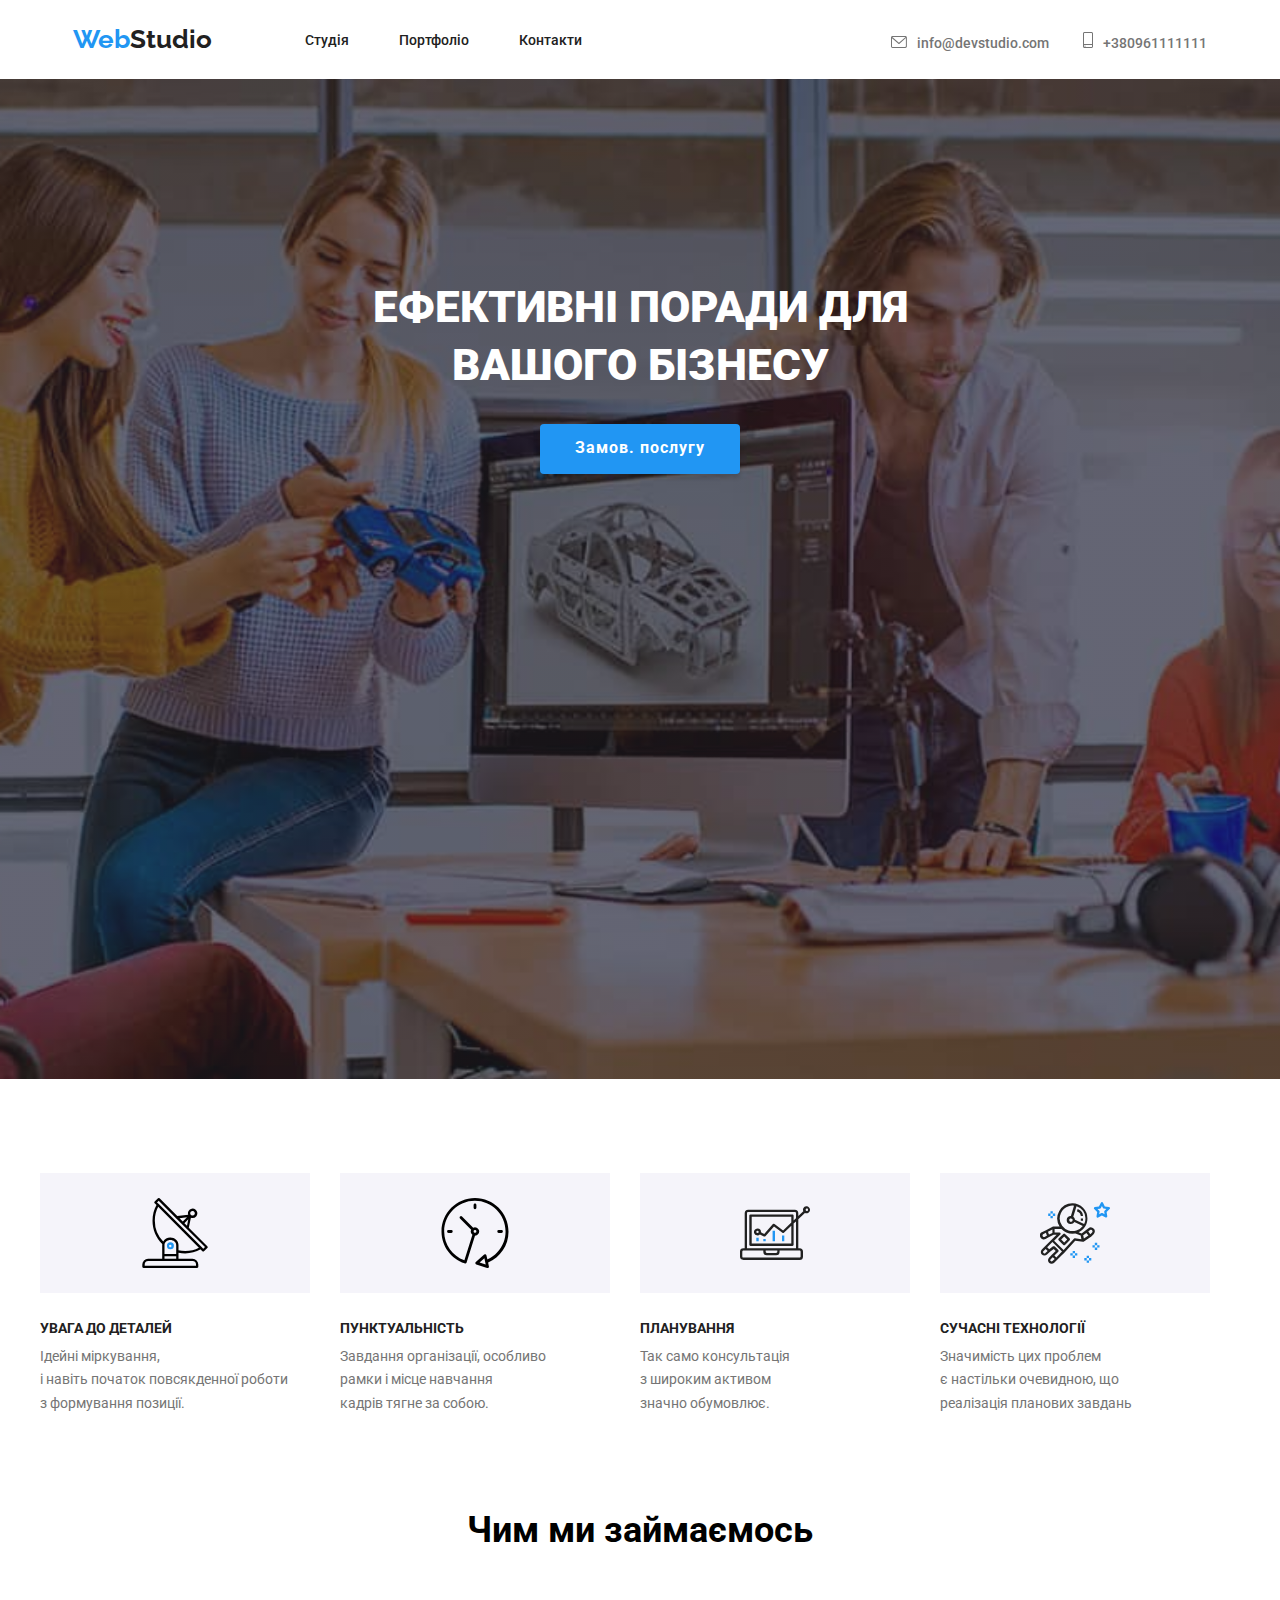
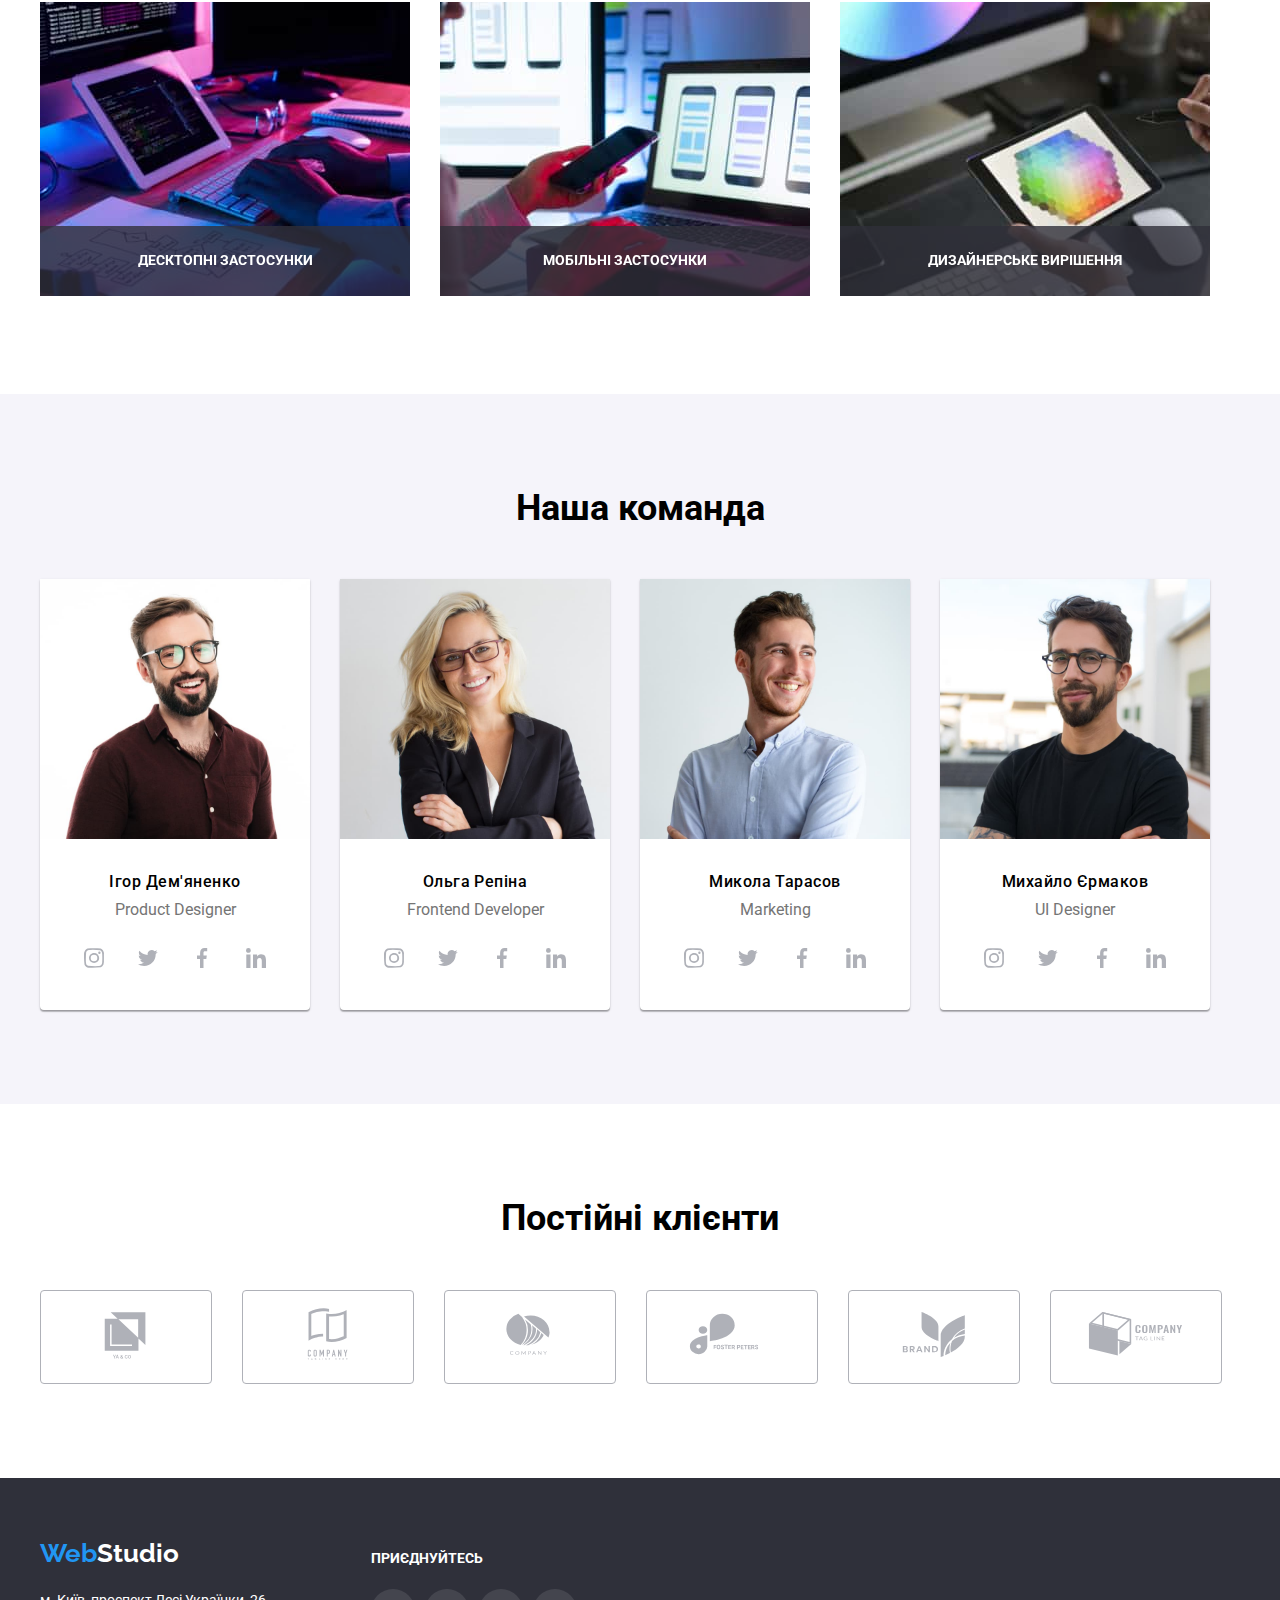
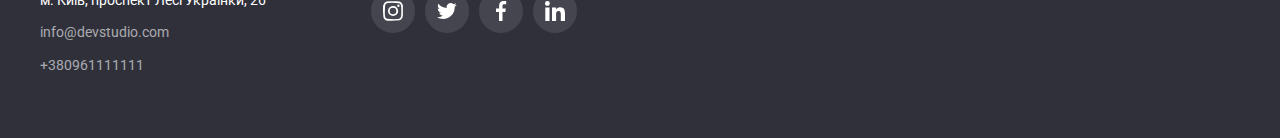
==== commit ddd085ab: "HW 5" ====
--- a/index.html
+++ b/index.html
@@ -21,14 +21,14 @@
     <nav>
         <a href="/" class="studio"><span class="web">Web</span>Studio</a>
         <ul class="navigation">
-            <li>
-                <a class="stud" href="./index.html">Студія</a>
+            <li class="active">
+                <a class="menu-link" href="./index.html">Студія</a>
             </li>
-            <li>
-                <a class="port" href="./portfolio.html">Портфоліо</a>
+            <li class="active">
+                <a class="menu-link" href="./portfolio.html">Портфоліо</a>
             </li>
-            <li>
-                <a class="cont" href="url">Контакти</a>
+            <li class="active">
+                <a class="menu-link" href="url">Контакти</a>
             </li>
         </ul>
     </nav>
--- a/css/styles.css
+++ b/css/styles.css
@@ -9,7 +9,9 @@
     margin-inline-start: 0;
     margin-block-start: 0;
     margin-block-end: 0;
-    list-style-type: none;
+  }
+  a {
+    text-decoration: none;
   }
   li {
     list-style-type: none;
@@ -21,6 +23,9 @@
   p {
     margin-block-start: 0;
     margin-block-end: 0;
+  }
+  button {
+    border: none;
   }
   /* Header */
   .hero {
@@ -39,49 +44,39 @@
   .hero-sec {
     border-bottom: 1px solid #ECECEC;
   }
-  .stud {
-    width: 49px;
-    padding-top: 32px;
-    padding-bottom: 32px;
-    text-decoration: none;
+  .navigation> li {
+    margin-right: 50px;
+  }
+  .menu-link {
+    position: relative;
     font-family: 'Roboto', sans-serif;
     font-weight: 500;
     color: #212121;
     font-size: 14px;
     line-height: 1.17;
     word-spacing: 50px;
-    margin-right: 50px;
-  }
-  .stud::after {
-    color:#2196F3
-    border-bottom: #2196F3;
+  }
+  .menu-link::after {
+    display: block;
+    position: absolute;
+    background-color:#2196F3;
+    height: 4px;
+    width: 100%;
+    margin-top: 28px;
     border-radius: 2px;
-  }
-  .port {
-    width: 77px;
-    padding-top: 32px;
-    padding-bottom: 32px;
-    text-decoration: none;
-    font-family: 'Roboto', sans-serif;
-    font-weight: 500;
-    color: #212121;
-    font-size: 14px;
-    line-height: 1.17;
-    word-spacing: 50px;
-    margin-right: 50px;
-  }
-  .cont {
-    width: 68px;
-    padding-top: 32px;
-    padding-bottom: 32px;
-    text-decoration: none;
-    font-family: 'Roboto', sans-serif;
-    font-weight: 500;
-    color: #212121;
-    font-size: 14px;
-    line-height: 1.17;
-    word-spacing: 50px;
+    content: "";
+    opacity: 0;
+  }
+  .navigation> li:nth-child(3) {
     margin-right: 0;
+  }
+  .menu-link:hover {
+    color:#2196F3;
+    transition: 250ms cubic-bezier(0.4, 0, 0.2, 1);
+  }
+  .menu-link:focus {
+    color:#2196F3;
+    transition: 250ms cubic-bezier(0.4, 0, 0.2, 1);
   }
   .hero nav {
     display: inline-flex;
@@ -108,57 +103,13 @@
 }
 .navigation {
   position: relative;
-  display: inline-flex;
+  display: flex;
   flex-wrap: wrap;
   align-content: center;
   margin-left: 93px;
 }
 .navigation .cont {
   margin-right: 0;
-}
-.navigation > li >a:hover {
-  color:#2196F3;
-}
-.navigation > li >a:focus {
-  color:#2196F3;
-}
-.stud::after {
-  display: block;
-  background-color:#2196F3;
-  position: absolute;
-  height: 4px;
-  width: 48px;
-  top: 76px;
-  border-radius: 2px;
-  content: '';
-  transition-property: opacity;
-  transition:cubic-bezier(0.4, 0, 0.2, 1);
-  opacity: 0;
-  }
-.stud::after {
-  opacity: 1;
-}
-.port::after {
-  display: block;
-  background-color:#2196F3;
-  position: absolute;
-  height: 4px;
-  width: 77px;
-  top: 76px;
-  border-radius: 2px;
-  content: '';
-  opacity: 0;
-}
-.cont::after {
-  display: block;
-  background-color:#2196F3;
-  position: absolute;
-  height: 4px;
-  width: 68px;
-  top: 76px;
-  border-radius: 2px;
-  content: '';
-  opacity: 0;
 }
 .mail {
   font-family: 'Roboto', sans-serif;
@@ -168,8 +119,8 @@
   font-size: 14px;
   line-height: 1.17;
   text-decoration: none;
-  margin-left: 331px;
-  margin-right: 50px;
+  margin-left: 305px;
+  margin-right: 30px;
 }
 .mail:hover {
   color: #2196F3;
@@ -179,9 +130,11 @@
 }
 .mail:hover .mail_icon {
   fill: #2196F3;
+  transition: 250ms cubic-bezier(0.4, 0, 0.2, 1);
 }
 .mail:focus .mail_icon {
   fill: #2196F3;
+  transition: 250ms cubic-bezier(0.4, 0, 0.2, 1);
 }
 .tel {
   font-family: 'Roboto', sans-serif;
@@ -196,12 +149,14 @@
 }
 .tel:hover .tel_icon {
   fill: #2196F3;
+  transition: 250ms cubic-bezier(0.4, 0, 0.2, 1);
 }
 .tel:focus {
   color: #2196F3;
 }
 .tel:focus .tel_icon {
   fill: #2196F3;
+  transition: 250ms cubic-bezier(0.4, 0, 0.2, 1);
 }
 /* Main */
 .container {
@@ -246,80 +201,38 @@
     padding-right: 15px;
     margin: 0 auto;
   }
-  .container-portf li {
+  .buttons {
     display: flex;
-    flex-wrap: wrap;
-    cursor: pointer;
-    font-family: 'Roboto', sans-serif;
-    font-weight: 500;
-    color: #212121;
-    font-size: 16px;
-    line-height: 1.62;
-    letter-spacing: 0.03em;
-    border-radius: 4px;
-    float: left;
+    justify-content: center;
+
+  }
+  .buttons-chapters {
     margin-right: 8px;
   }
-  .container-portf button {
-    background: #F5F4FA;
-  }
-  .button_chapters-f {
+  .buttons-chapters:nth-child(5) {
+    margin-right: 0;
+  }
+  .button_chapters {
     font-family: 'Roboto';
     font-weight: 500;
     font-size: 16px;
     line-height: 1.6;
+    background: #F5F4FA;
     letter-spacing: 0.03em;
-    width: 73px;
     border-radius: 4px;
     padding: 6px 22px;
-    margin-left: 294px
-    
-
-  }
-  .button_chapters-s {
-    font-family: 'Roboto';
-    font-weight: 500;
-    font-size: 16px;
-    line-height: 1.6;
-    letter-spacing: 0.03em;
-    width: 128px;
-    border-radius: 4px;
-    padding: 6px 22px;
-  }
-  .button_chapters-t {
-    font-family: 'Roboto';
-    font-weight: 500;
-    font-size: 16px;
-    line-height: 1.6;
-    letter-spacing: 0.03em;
-    width: 145px;
-    border-radius: 4px;
-    padding: 6px 22px;
-  }
-  .button_chapters-fo {
-    font-family: 'Roboto';
-    font-weight: 500;
-    font-size: 16px;
-    line-height: 1.6;
-    letter-spacing: 0.03em;
-    width: 103px;
-    border-radius: 4px;
-    padding: 6px 22px;
-  }
-  .button_chapters-ff {
-    font-family: 'Roboto';
-    font-weight: 500;
-    font-size: 16px;
-    line-height: 1.6;
-    letter-spacing: 0.03em;
-    width: 130px;
-    border-radius: 4px;
-    padding: 6px 22px;
-  }
-  .container-portf button:hover {
+  }
+  .button_chapters:hover {
     background: #2196F3;
     color: #ffffff;
     box-shadow: 0px 3px 1px rgba(0, 0, 0, 0.1), 0px 1px 2px rgba(0, 0, 0, 0.08), 0px 2px 2px rgba(0, 0, 0, 0.12);
+    transition: 250ms cubic-bezier(0.4, 0, 0.2, 1);
+  }
+  .button_chapters:focus {
+    background: #2196F3;
+    color: #ffffff;
+    box-shadow: 0px 3px 1px rgba(0, 0, 0, 0.1), 0px 1px 2px rgba(0, 0, 0, 0.08), 0px 2px 2px rgba(0, 0, 0, 0.12);
+    transition: 250ms cubic-bezier(0.4, 0, 0.2, 1);
   }
   .section {
     padding-top: 94px;
@@ -346,6 +259,7 @@
   }
   .title-second {
     font-family: 'Roboto';
+    color: #212121;
     font-style: normal;
     font-weight: 700;
     font-size: 18px;
@@ -488,58 +402,41 @@
     margin-top: 30px;
   }
   .name_port {
-    display: inline-flex;
+    display: flex;
     flex-wrap: wrap;
+    margin-bottom: -30px;
+    margin-right: -30px;
     margin-top: 50px;
-    width: 1200px;
-    align-items: flex-start;
-    text-align: center;
   }
   .name_port li {
     width: 370px;
-    flex-wrap: wrap;
     background: #FFFFFF;
-    margin-top: 30px;
+    margin-bottom: 30px;
     margin-right: 30px;
-    text-align: left;
-    border: 1px solid #EEEEEE;
-    box-sizing: border-box;
   }
   .name_port li:hover {
     box-shadow: 0px 1px 1px rgba(0, 0, 0, 0.12), 0px 4px 4px rgba(0, 0, 0, 0.06), 1px 4px 6px rgba(0, 0, 0, 0.16);
   }
-  .name_port li:nth-child(-n +3) {
-    margin-top: 0;
-  }
   .name_port li:last-child {
     margin-right: 0;
   }
   .images_port {
+    background: #FFFFFF;
+    border: 1px solid #EEEEEE;
+  }
+  .images_port_after {
     position: relative;
-  }
-  .images_port_after {
+    overflow: hidden;
+  }
+ .text_port {
     position: absolute;
+    top: 0;
+    left: 0;
     background: rgba(33, 150, 243, 0.9);
-    display: flex;
-    width: 370px;
-    height: 294px;
-    flex-wrap: wrap;
-    align-content: center;
-    justify-content: center;
-    opacity:0;
-  }
-  .images_port_after:hover {
-    opacity: 1;
-    transform: translateY(-50%);
-  }
-  .images_port:hover .images_port_after {
-    opacity: 1;
-    transition: transform .3s cubic-bezier(.2,0,.2,1);
-  }
-  .images_port:hover .text_port {
-    opacity: 1;
-    transition: transform .3s cubic-bezier(.2,0,.2,1);
-  }
+    width: 100%;
+    height: 100%;
+    transform: translateY(100%);
+  }  
   .text_port {
     font-family: 'Roboto';
     font-style: normal;
@@ -548,11 +445,15 @@
     line-height: 1.5;
     letter-spacing: 0.03em;
     color: #FFFFFF;
-    margin: 63px 24px;
-    opacity: 0;
-  }
-  .text_port:hover {
-    opacity: 1;
+    padding: 63px 24px;
+  }
+  .images_link:hover .text_port{
+    transform: translateY(0);
+    transition: 250ms cubic-bezier(0.4, 0, 0.2, 1);
+  }
+  .images_link:focus .text_port{
+    transform: translateY(0);
+    transition: 250ms cubic-bezier(0.4, 0, 0.2, 1);
   }
   .name_port >li >h3 {
     font-family: 'Roboto', sans-serif;
@@ -583,6 +484,7 @@
     color: #757575;
     font-size: 16px;
     line-height: 1.8;
+    text-decoration: none;
   }
   .type {
     font-family: 'Roboto', sans-serif;
@@ -724,30 +626,38 @@
 .ellipse:hover .social-twitter {
   background-color: #2196F3;
   fill:#FFFFFF;
+  transition: 250ms cubic-bezier(0.4, 0, 0.2, 1);
 }
 .ellipse:hover .social-facebook {
   background-color: #2196F3;
   fill:#FFFFFF;
+  transition: 250ms cubic-bezier(0.4, 0, 0.2, 1);
 }.ellipse:hover .social-linkedin {
   background-color: #2196F3;
   fill:#FFFFFF;
+  transition: 250ms cubic-bezier(0.4, 0, 0.2, 1);
 }.ellipse:hover .social-insta {
   background-color: #2196F3;
   fill:#FFFFFF;
+  transition: 250ms cubic-bezier(0.4, 0, 0.2, 1);
 }
 .ellipse:focus .social-twitter {
   background-color: #2196F3;
   fill:#FFFFFF;
+  transition: 250ms cubic-bezier(0.4, 0, 0.2, 1);
 }
 .ellipse:focus .social-facebook {
   background-color: #2196F3;
   fill:#FFFFFF;
+  transition: 250ms cubic-bezier(0.4, 0, 0.2, 1);
 }.ellipse:focus .social-linkedin {
   background-color: #2196F3;
   fill:#FFFFFF;
+  transition: 250ms cubic-bezier(0.4, 0, 0.2, 1);
 }.ellipse:focus .social-insta {
   background-color: #2196F3;
   fill:#FFFFFF;
+  transition: 250ms cubic-bezier(0.4, 0, 0.2, 1);
 }
 .social-twitter {
   fill:#AFB1B8;
@@ -791,15 +701,20 @@
 }
 .client:hover {
   border-color: #2196F3;
+  transition: 250ms cubic-bezier(0.4, 0, 0.2, 1);
+  
 }
 .client:focus {
   border-color: #2196F3;
+  transition: 250ms cubic-bezier(0.4, 0, 0.2, 1);
 }
 .client:hover .client_icon {
   fill:#2196F3;
+  transition: 250ms cubic-bezier(0.4, 0, 0.2, 1);
 }
 .client:focus .client_icon {
   fill:#2196F3;
+  transition: 250ms cubic-bezier(0.4, 0, 0.2, 1);
 }
 .client_icon {
   width: 106px;
@@ -808,9 +723,11 @@
 }
 .client_icon:hover {
   fill:#2196F3;
+  transition: 250ms cubic-bezier(0.4, 0, 0.2, 1);
 }
 .client_icon:focus {
   fill:#2196F3;
+  transition: 250ms cubic-bezier(0.4, 0, 0.2, 1);
 }
 .title-footer {
   color: #FFFFFF;
@@ -844,9 +761,11 @@
 }
 .ellipse-footer:hover {
   background-color: #2196F3;
+  transition: 250ms cubic-bezier(0.4, 0, 0.2, 1);
 }
 .ellipse-footer:focus {
   background-color: #2196F3;
+  transition: 250ms cubic-bezier(0.4, 0, 0.2, 1);
 }
 .social-insta-footer {
   fill:#ffffff;
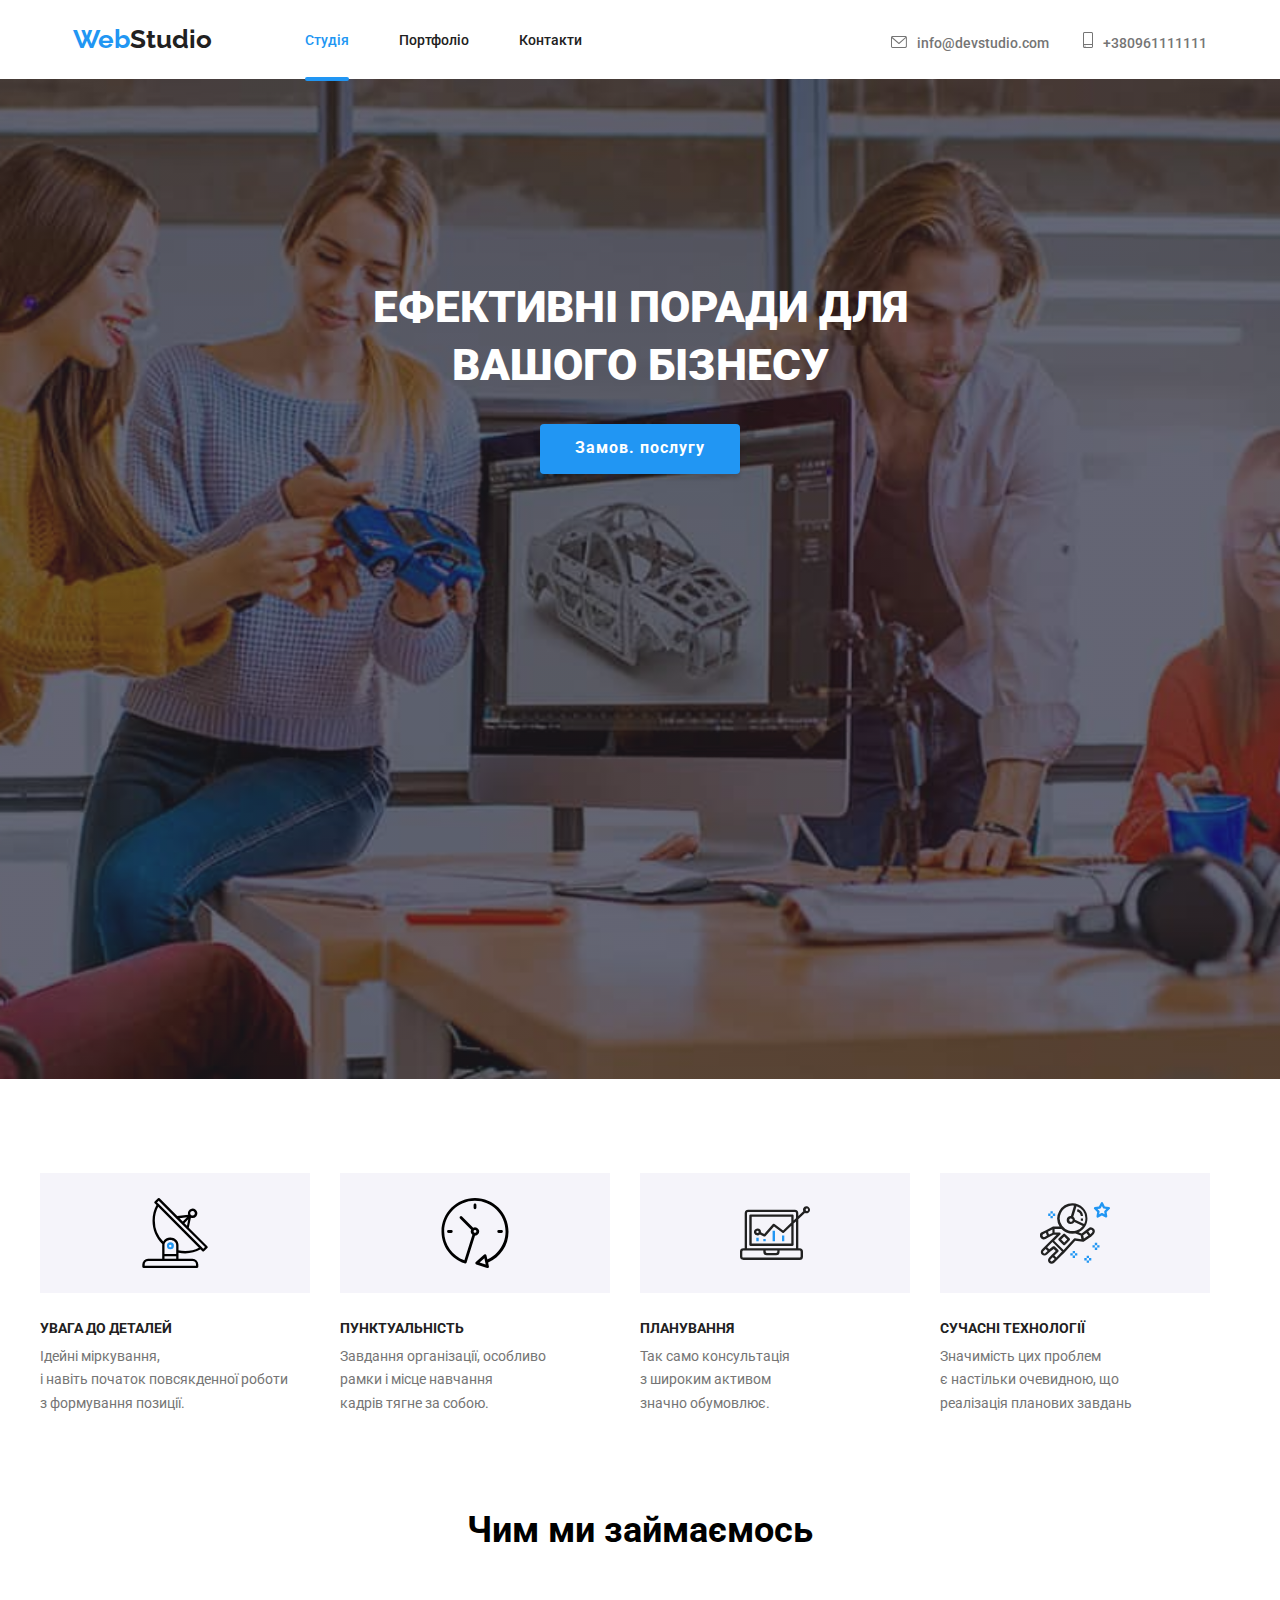
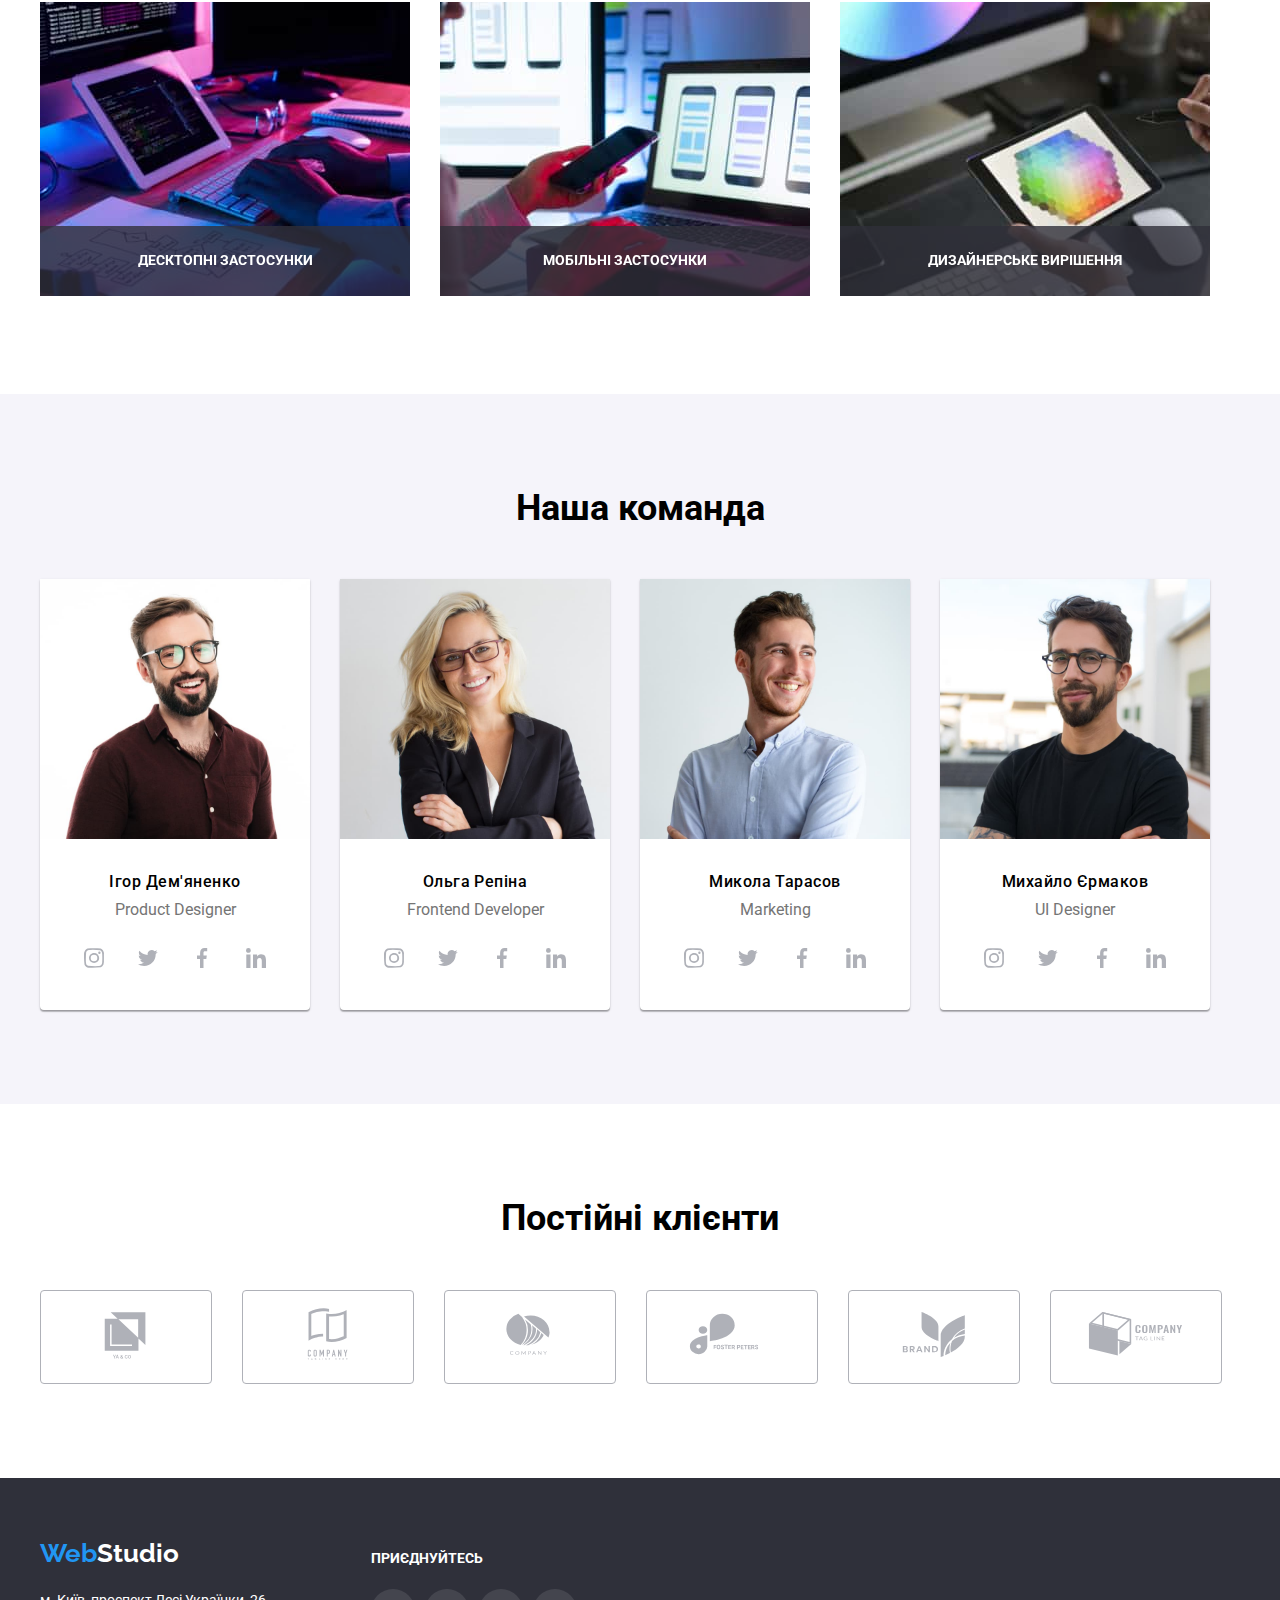
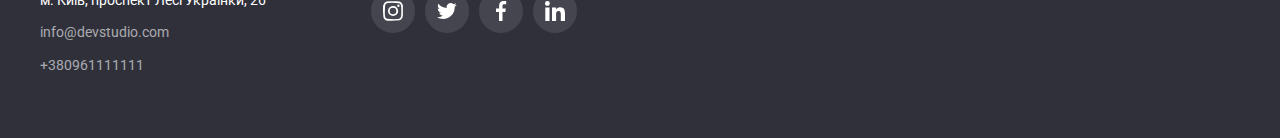
==== commit f35387b6: "HW 5" ====
--- a/index.html
+++ b/index.html
@@ -22,13 +22,13 @@
         <a href="/" class="studio"><span class="web">Web</span>Studio</a>
         <ul class="navigation">
             <li class="active">
-                <a class="menu-link" href="./index.html">Студія</a>
+                <a class="menu-link current" href="./index.html">Студія</a>
             </li>
             <li class="active">
                 <a class="menu-link" href="./portfolio.html">Портфоліо</a>
             </li>
             <li class="active">
-                <a class="menu-link" href="url">Контакти</a>
+                <a class="menu-link " href="url">Контакти</a>
             </li>
         </ul>
     </nav>
--- a/css/styles.css
+++ b/css/styles.css
@@ -56,7 +56,7 @@
     line-height: 1.17;
     word-spacing: 50px;
   }
-  .menu-link::after {
+  .menu-link.current::after {
     display: block;
     position: absolute;
     background-color:#2196F3;
@@ -65,7 +65,9 @@
     margin-top: 28px;
     border-radius: 2px;
     content: "";
-    opacity: 0;
+  }
+  .current {
+    color:#2196F3;
   }
   .navigation> li:nth-child(3) {
     margin-right: 0;
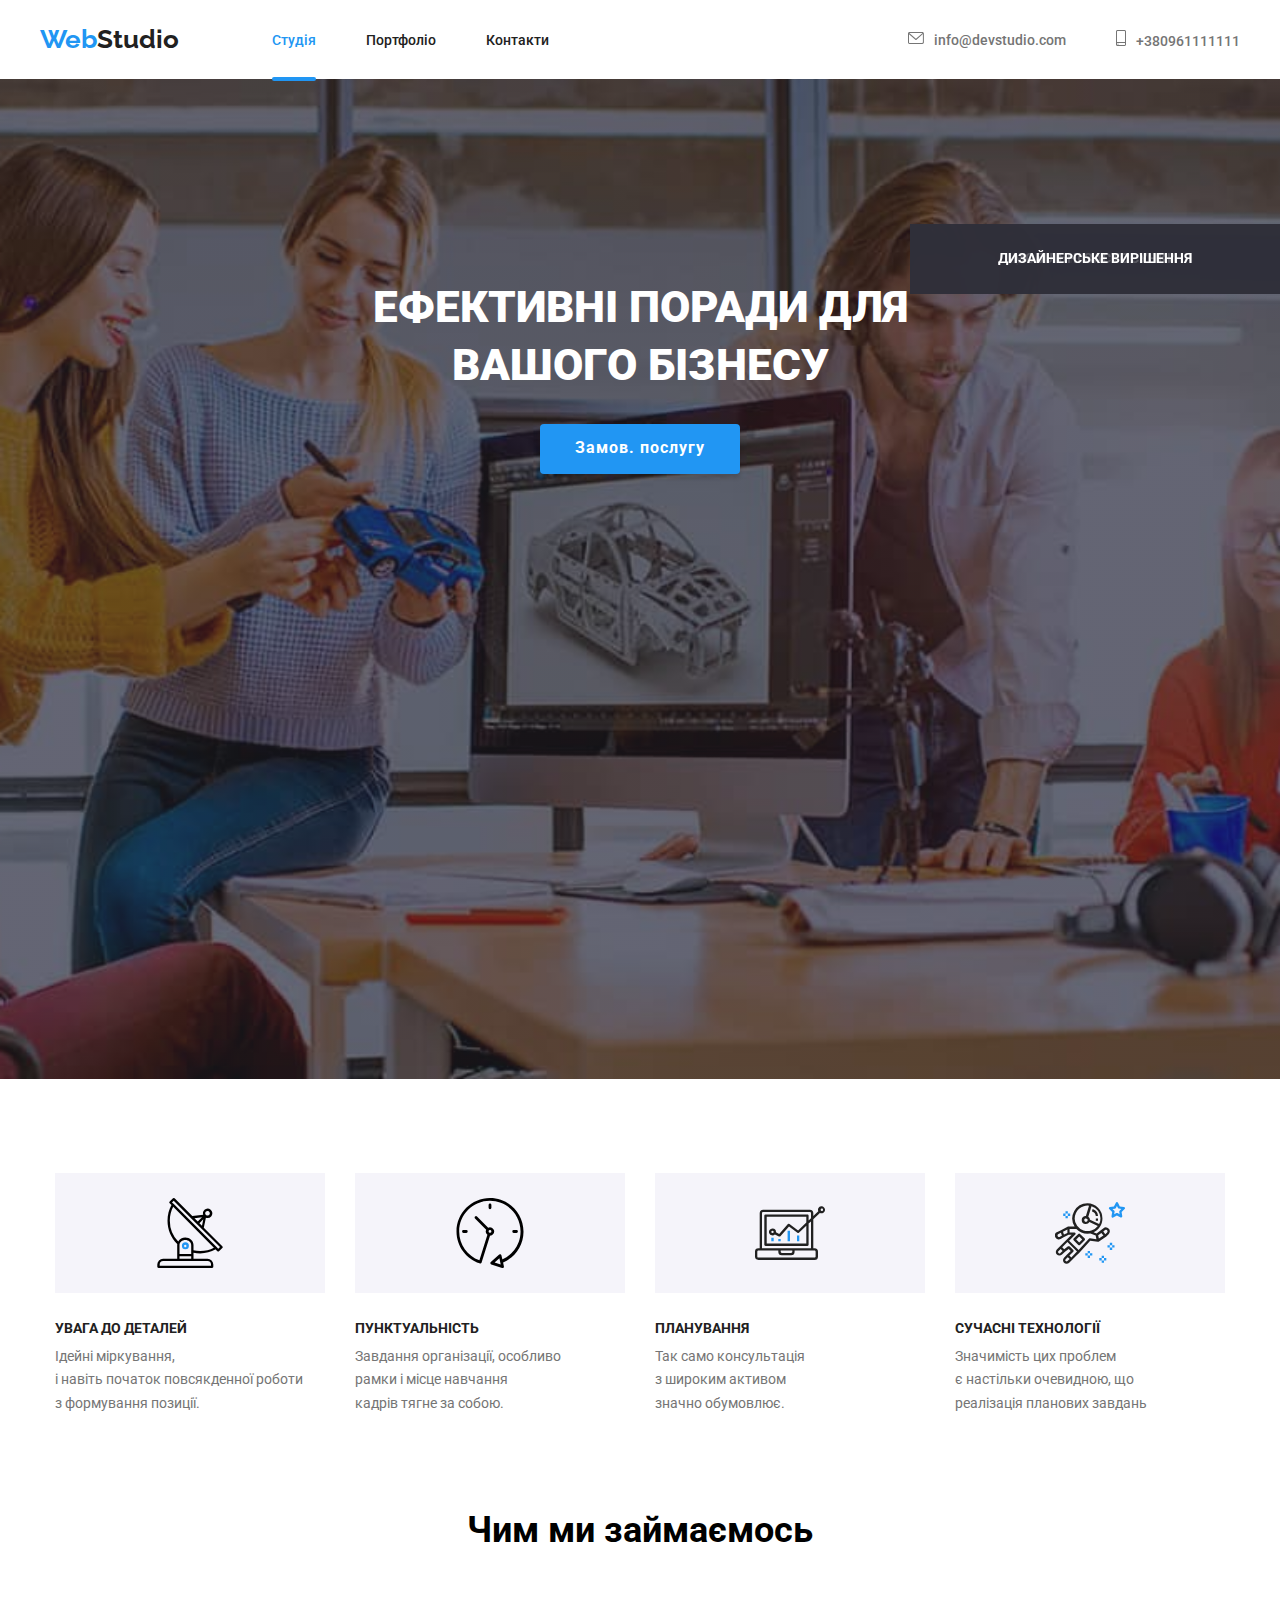
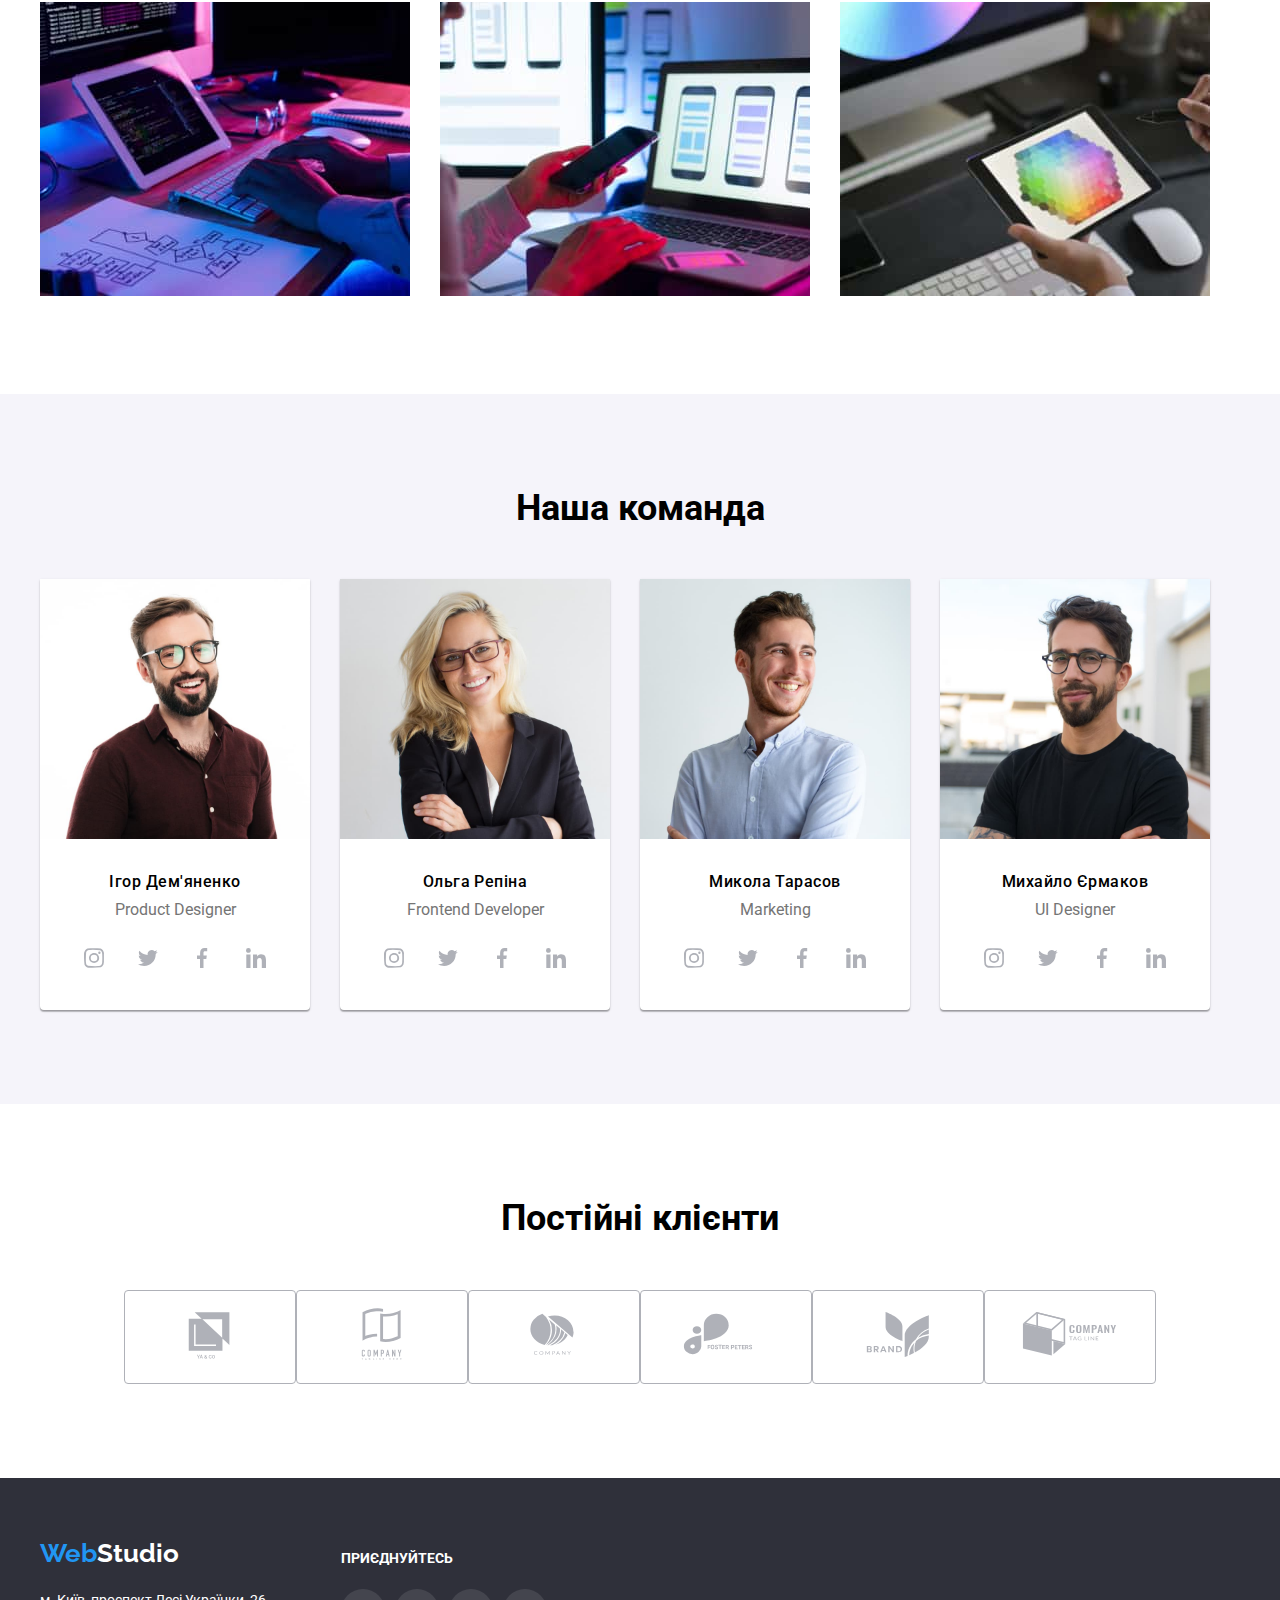
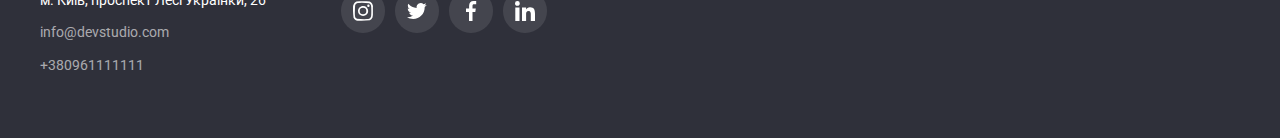
==== commit b78cfa2a: "HW 5" ====
--- a/index.html
+++ b/index.html
@@ -16,7 +16,6 @@
 </head>
 <body>
     <header >
-    <section>
         <div class="hero">
     <nav>
         <a href="/" class="studio"><span class="web">Web</span>Studio</a>
@@ -32,6 +31,7 @@
             </li>
         </ul>
     </nav>
+    <div class="adresat">
         <a href="mailto:info@devstudio.com" class="mail"> 
         <svg class="mail_icon">
             <use href="./images/icons.svg#envelope"></use>
@@ -41,7 +41,7 @@
                 <use href="./images/icons.svg#smartphone-1"></use>
             </svg>+380961111111</a>
     </div>
-    </section>
+    </div>
     </header>
     <main>
         <section class="button-use">
@@ -59,26 +59,26 @@
         </section>
             <section class="section">
                 <div class="container_second">
-                <ul>
-                    <li> 
+                <ul class="details">
+                    <li class="detail"> 
                         <div class="title_size"><svg class="title_icon">
                             <use href="./images/icons.svg#antenna-1"></use> </svg></div>
                         <h3 class="title-first">УВАГА ДО ДЕТАЛЕЙ</h3>
                         <p class="text">Ідейні міркування, <br>і навіть початок повсякденної роботи<br> з формування позиції.</p>
                     </li>
-                    <li>                        
+                    <li class="detail">                        
                         <div class="title_size"><svg class="title_icon">
                             <use href="./images/icons.svg#clock-1"></use></svg></div>
                         <h3 class="title-first">ПУНКТУАЛЬНІСТЬ</h3>
                         <p class="text">Завдання організації, особливо <br>рамки і місце навчання<br> кадрів тягне за собою.</p>
                     </li>
-                    <li>    
+                    <li class="detail">    
                         <div class="title_size"><svg class="title_icon">
                             <use href="./images/icons.svg#diagram-1"></use></svg></div>
                             <h3 class="title-first">ПЛАНУВАННЯ</h3>
                         <p class="text">Так само консультація <br>з широким активом<br> значно обумовлює.</p>
                     </li>
-                    <li>    
+                    <li class="detail">    
                         <div class="title_size"><svg class="title_icon">
                             <use href="./images/icons.svg#astronaut-1"></use></svg></div>
                         <h3 class="title-first">СУЧАСНІ ТЕХНОЛОГІЇ</h3>
@@ -267,7 +267,7 @@
     </main>
     <footer class="footer">
         <div class="container_second">
-            <ul>
+            <ul class="footer_end">
                 <li>
         <a href="url" class="studioo"><span class="web">Web</span>Studio</a>
             <address>
--- a/css/styles.css
+++ b/css/styles.css
@@ -29,14 +29,9 @@
   }
   /* Header */
   .hero {
+    display: flex;
+    align-items: center;
     width: 1200px;
-    text-align: center;
-    margin: 0 auto;
-    padding-left: 10px;
-    padding-right: 10px;
-  }
-  .hero_ {
-    text-align: center;
     margin: 0 auto;
     padding-left: 10px;
     padding-right: 10px;
@@ -55,6 +50,7 @@
     font-size: 14px;
     line-height: 1.17;
     word-spacing: 50px;
+    transition: 250ms cubic-bezier(0.4, 0, 0.2, 1);
   }
   .menu-link.current::after {
     display: block;
@@ -65,6 +61,7 @@
     margin-top: 28px;
     border-radius: 2px;
     content: "";
+    transition: 250ms cubic-bezier(0.4, 0, 0.2, 1);
   }
   .current {
     color:#2196F3;
@@ -81,10 +78,15 @@
     transition: 250ms cubic-bezier(0.4, 0, 0.2, 1);
   }
   .hero nav {
-    display: inline-flex;
+    display: flex;
   }
   .hero_ nav {
-    display: inline-flex;
+    display: flex;
+  }
+  .adresat {
+    display: flex;
+    align-items: center;
+    margin-left: auto;
   }
   .studio {
   font-family: 'Raleway', sans-serif;
@@ -114,21 +116,24 @@
   margin-right: 0;
 }
 .mail {
+  display: flex;
   font-family: 'Roboto', sans-serif;
   font-weight: 500;
-  width: 135px;
   color: #757575;
   font-size: 14px;
   line-height: 1.17;
   text-decoration: none;
-  margin-left: 305px;
-  margin-right: 30px;
+  margin-right: 50px;
+  transition: 250ms cubic-bezier(0.4, 0, 0.2, 1);
 }
 .mail:hover {
   color: #2196F3;
 }
 .mail:focus {
   color: #2196F3;
+}
+.mail_icon {
+  transition: 250ms cubic-bezier(0.4, 0, 0.2, 1);
 }
 .mail:hover .mail_icon {
   fill: #2196F3;
@@ -145,9 +150,13 @@
   font-size: 14px;
   line-height: 1.17;
   text-decoration: none;
+  transition: 250ms cubic-bezier(0.4, 0, 0.2, 1);
 }
 .tel:hover {
   color: #2196F3;
+}
+.tel_icon {
+  transition: 250ms cubic-bezier(0.4, 0, 0.2, 1);
 }
 .tel:hover .tel_icon {
   fill: #2196F3;
@@ -223,6 +232,7 @@
     letter-spacing: 0.03em;
     border-radius: 4px;
     padding: 6px 22px;
+    transition: 250ms cubic-bezier(0.4, 0, 0.2, 1);
   }
   .button_chapters:hover {
     background: #2196F3;
@@ -249,11 +259,15 @@
     padding-right: 15px;
   }
   .photo {
+    display: flex;
     margin-top: 50px;
   }
-  .container_second li {
-    display: inline-block;
-    float: left;
+
+  .details {
+    display: flex;
+    justify-content: center;
+  }
+  .detail {
     margin-right: 30px;
   }
   .container_second li:last-child {
@@ -316,7 +330,6 @@
     width: 376px;
   }
   .images {
-    position: relative;
     margin-right: 30px;
   }
   .images:last-child {
@@ -448,6 +461,7 @@
     letter-spacing: 0.03em;
     color: #FFFFFF;
     padding: 63px 24px;
+    transition: 250ms cubic-bezier(0.4, 0, 0.2, 1);
   }
   .images_link:hover .text_port{
     transform: translateY(0);
@@ -588,6 +602,7 @@
   background-color: #F5F4FA;
   height: 120px;
   margin-bottom: 30px;
+  transition: 250ms cubic-bezier(0.4, 0, 0.2, 1);
 }
 .social_links {
   display: flex;
@@ -596,6 +611,7 @@
   width: 206px;
   height: 44px;
   margin: 16px 32px 30px;
+  transition: 250ms cubic-bezier(0.4, 0, 0.2, 1);
 }
 .ellipse {
   text-align: center;
@@ -603,6 +619,7 @@
   height: 44px;
   border-radius: 50px/50px;
   margin-right: 10px;
+  transition: 250ms cubic-bezier(0.4, 0, 0.2, 1);
 }
 .ellipse:last-child {
   margin-right: 0;
@@ -689,6 +706,8 @@
   fill:#FFFFFF;
 }
 .client_ {
+  justify-content: center;
+  display: flex;
   margin-top: 50px;
 }
 .client {
@@ -700,6 +719,7 @@
   height: 92px;
   border: 1px solid #AFB1B8;
   border-radius: 4px;
+  transition: 250ms cubic-bezier(0.4, 0, 0.2, 1);
 }
 .client:hover {
   border-color: #2196F3;
@@ -722,6 +742,7 @@
   width: 106px;
   height: 60px;
   fill:#AFB1B8;
+  transition: 250ms cubic-bezier(0.4, 0, 0.2, 1);
 }
 .client_icon:hover {
   fill:#2196F3;
@@ -760,6 +781,7 @@
   height: 44px;
   border-radius: 50px/50px;
   margin-right: 10px;
+  transition: 250ms cubic-bezier(0.4, 0, 0.2, 1);
 }
 .ellipse-footer:hover {
   background-color: #2196F3;
@@ -799,7 +821,7 @@
 }
 .backdrop {
   position: fixed;
-  width: 1600px;
+  width: 100%;
   height: 1024px;
   left: 50%;
   top: 50%;
@@ -817,7 +839,7 @@
 left: 50%;
 top: 50%;
 transform: translate(-50%, -50%);
-background: #FFFFFF;
+background-color: #FFFFFF;
 box-shadow: 0px 1px 3px rgba(0, 0, 0, 0.12), 0px 1px 1px rgba(0, 0, 0, 0.14), 0px 2px 1px rgba(0, 0, 0, 0.2);
 border-radius: 4px;
 }
@@ -836,3 +858,6 @@
   width: 11px;
   height: 11px;
 }
+.footer_end {
+  display: flex;
+}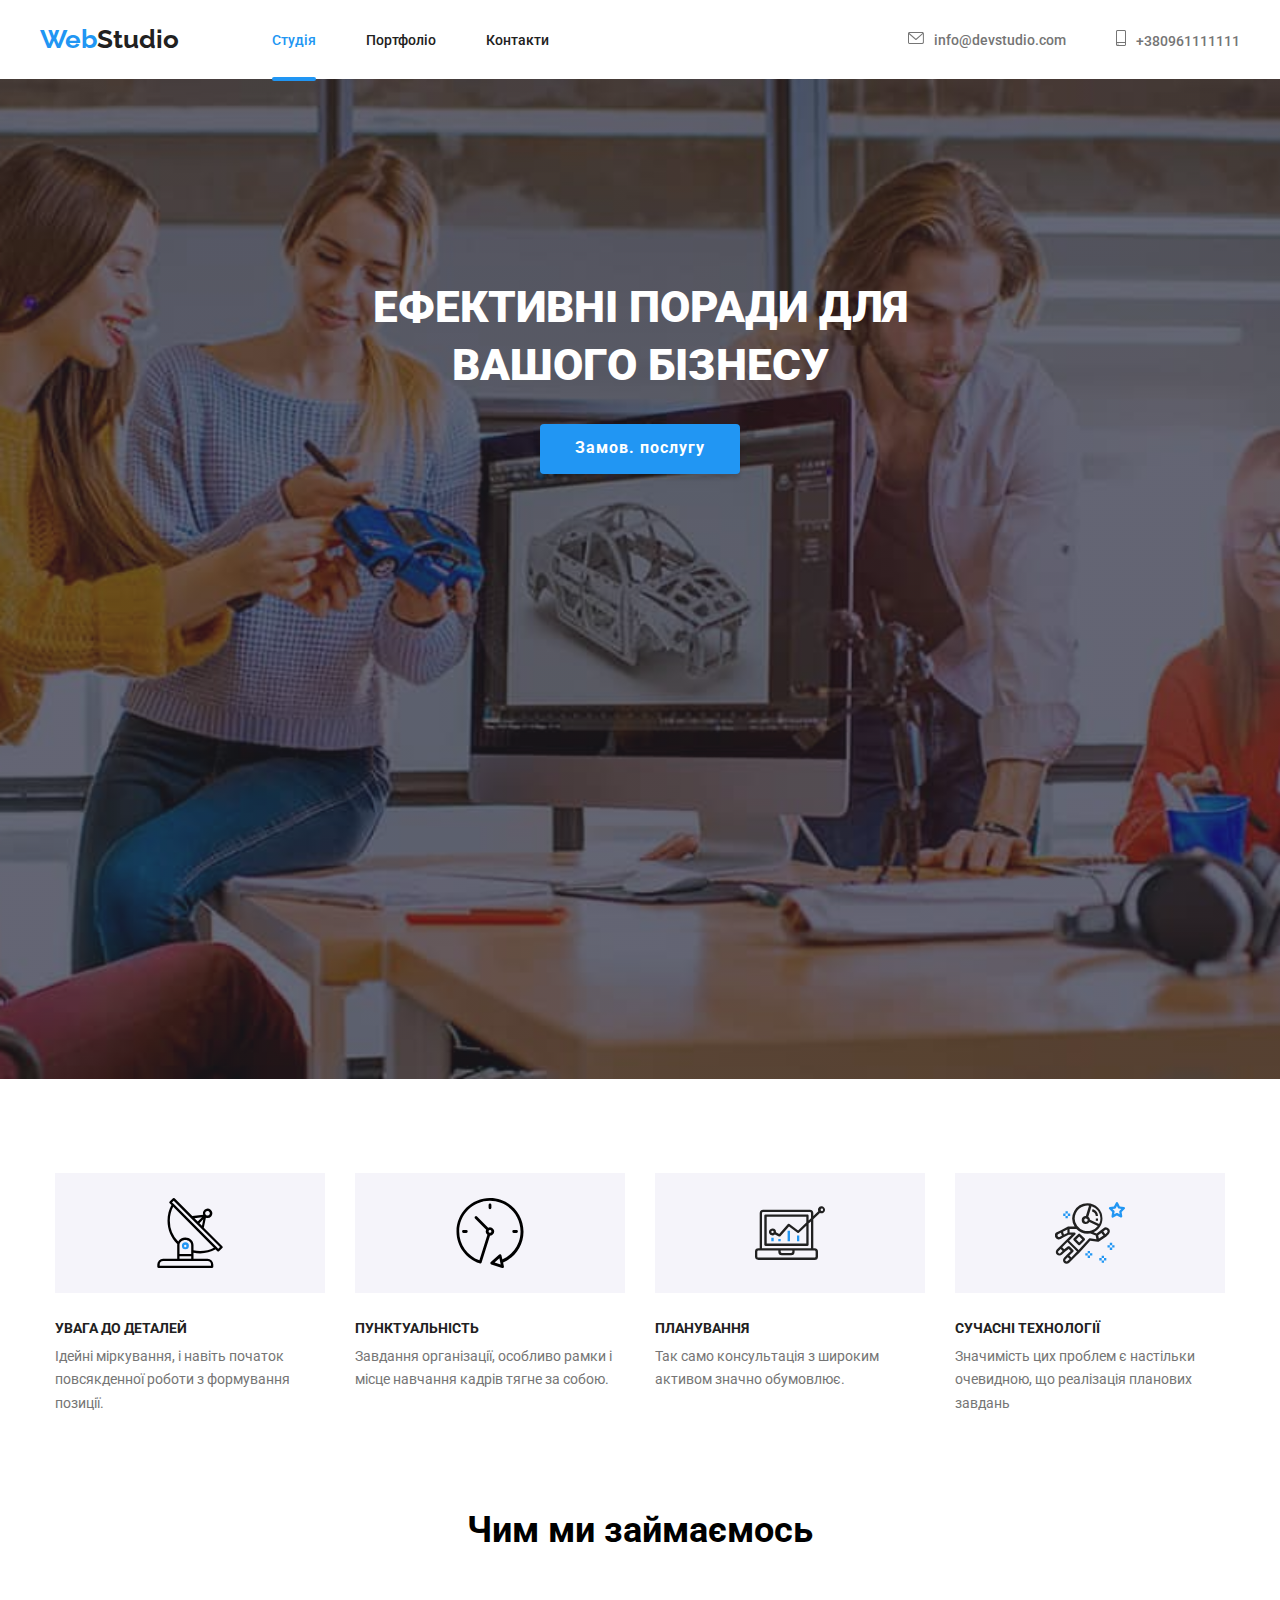
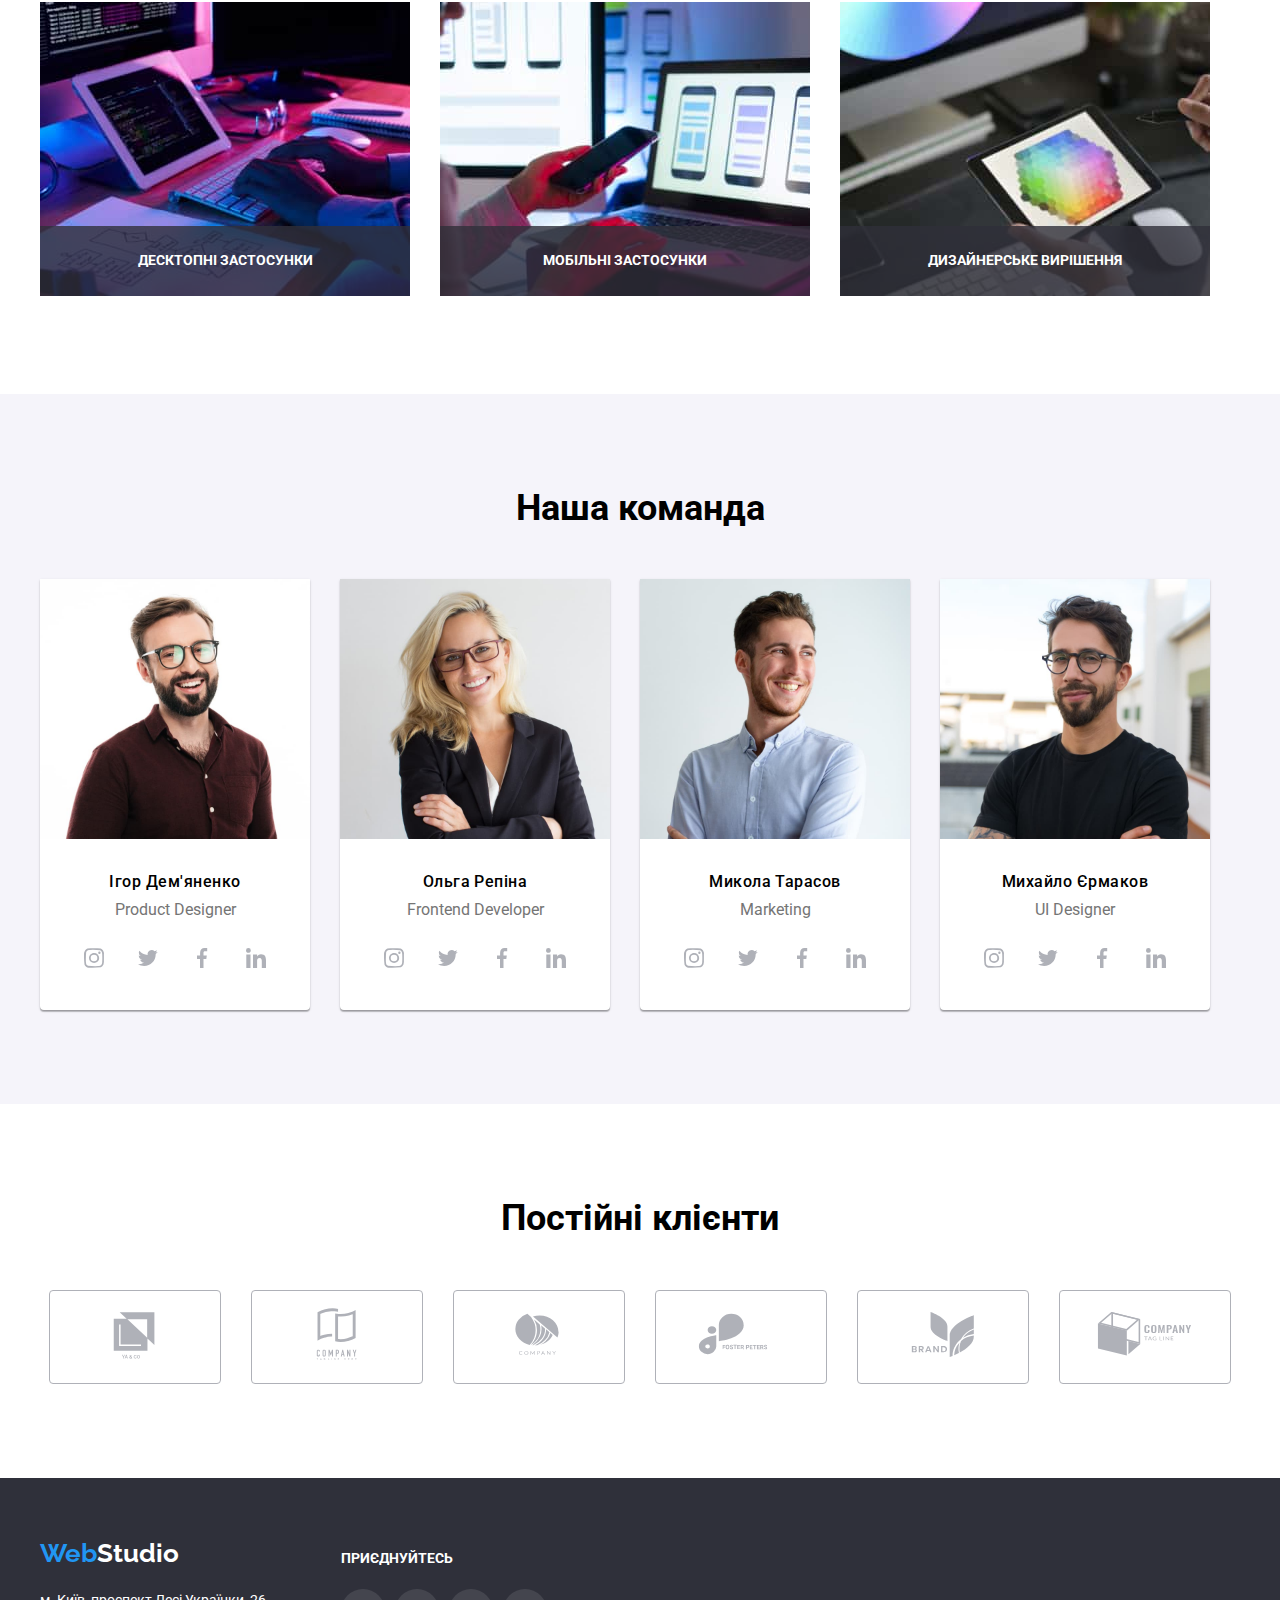
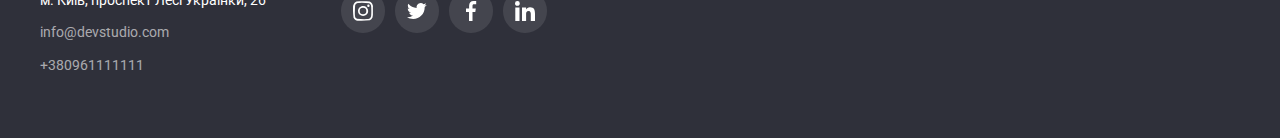
==== commit 4406f59b: "HW5" ====
--- a/index.html
+++ b/index.html
@@ -64,25 +64,25 @@
                         <div class="title_size"><svg class="title_icon">
                             <use href="./images/icons.svg#antenna-1"></use> </svg></div>
                         <h3 class="title-first">УВАГА ДО ДЕТАЛЕЙ</h3>
-                        <p class="text">Ідейні міркування, <br>і навіть початок повсякденної роботи<br> з формування позиції.</p>
+                        <p class="text">Ідейні міркування, і навіть початок повсякденної роботи з формування позиції.</p>
                     </li>
                     <li class="detail">                        
                         <div class="title_size"><svg class="title_icon">
                             <use href="./images/icons.svg#clock-1"></use></svg></div>
                         <h3 class="title-first">ПУНКТУАЛЬНІСТЬ</h3>
-                        <p class="text">Завдання організації, особливо <br>рамки і місце навчання<br> кадрів тягне за собою.</p>
+                        <p class="text">Завдання організації, особливо рамки і місце навчання кадрів тягне за собою.</p>
                     </li>
                     <li class="detail">    
                         <div class="title_size"><svg class="title_icon">
                             <use href="./images/icons.svg#diagram-1"></use></svg></div>
                             <h3 class="title-first">ПЛАНУВАННЯ</h3>
-                        <p class="text">Так само консультація <br>з широким активом<br> значно обумовлює.</p>
+                        <p class="text">Так само консультація з широким активом значно обумовлює.</p>
                     </li>
                     <li class="detail">    
                         <div class="title_size"><svg class="title_icon">
                             <use href="./images/icons.svg#astronaut-1"></use></svg></div>
                         <h3 class="title-first">СУЧАСНІ ТЕХНОЛОГІЇ</h3>
-                        <p class="text">Значимість цих проблем <br>є настільки очевидною, що<br>реалізація планових завдань</p>
+                        <p class="text">Значимість цих проблем є настільки очевидною, що реалізація планових завдань</p>
                     </li>
                 </ul>
             </div>
@@ -221,42 +221,42 @@
             <div class="container_second">
                 <h2>Постійні клієнти</h2>
                 <ul class="client_">
-                    <li>
+                    <li class="client-">
                         <a href="#" alt="ya_go" class="client">
                             <div>
                             <svg class="client_icon"><use href="./images/icons.svg#ya_go"></use></svg>
                         </div>
                         </a>
                     </li>
-                    <li>
+                    <li class="client-">
                         <a href="#" alt="tagline" class="client">
                         <div>
                             <svg class="client_icon"><use href="./images/icons.svg#tagline"></use></svg>
                         </div>                            
                         </a>
                     </li>
-                    <li>
+                    <li class="client-">
                         <a href="#" alt="company" class="client">
                         <div>
                             <svg class="client_icon"><use href="./images/icons.svg#company"></use></svg>
                         </div>                           
                         </a>
                         </li>
-                    <li>
+                    <li class="client-">
                         <a href="#" alt="foster" class="client">
                         <div>
                             <svg class="client_icon"><use href="./images/icons.svg#foster"></use></svg> 
                         </div>                           
                         </a>
                     </li>
-                    <li>
+                    <li class="client-">
                         <a href="#" alt="brand" class="client">
                         <div>
                             <svg class="client_icon"><use href="./images/icons.svg#brand"></use></svg> 
                         </div>                           
                         </a>
                     </li>
-                    <li>
+                    <li class="client-">
                         <a href="#" alt="tag_line" class="client">
                         <div>
                             <svg class="client_icon"><use href="./images/icons.svg#tag_line"></use></svg>
--- a/css/styles.css
+++ b/css/styles.css
@@ -268,6 +268,7 @@
     justify-content: center;
   }
   .detail {
+    width: 270px;
     margin-right: 30px;
   }
   .container_second li:last-child {
@@ -299,7 +300,6 @@
     line-height: 0.8;
   }
   .text {
-    width: 270px;
     font-family: 'Roboto', sans-serif;
     font-weight: 400;
     color: #757575;
@@ -330,6 +330,7 @@
     width: 376px;
   }
   .images {
+    position: relative;
     margin-right: 30px;
   }
   .images:last-child {
@@ -827,6 +828,8 @@
   top: 50%;
   transform: translate(-50%, -50%);
   background: rgba(0, 0, 0, 0.2);
+  z-index: 1;
+  transition: 250ms cubic-bezier(0.4, 0, 0.2, 1);
 }
 .backdrop.is-hidden{
   opacity: 0;
@@ -860,4 +863,7 @@
 }
 .footer_end {
   display: flex;
+}
+.client- {
+  margin-right: 30px;
 }